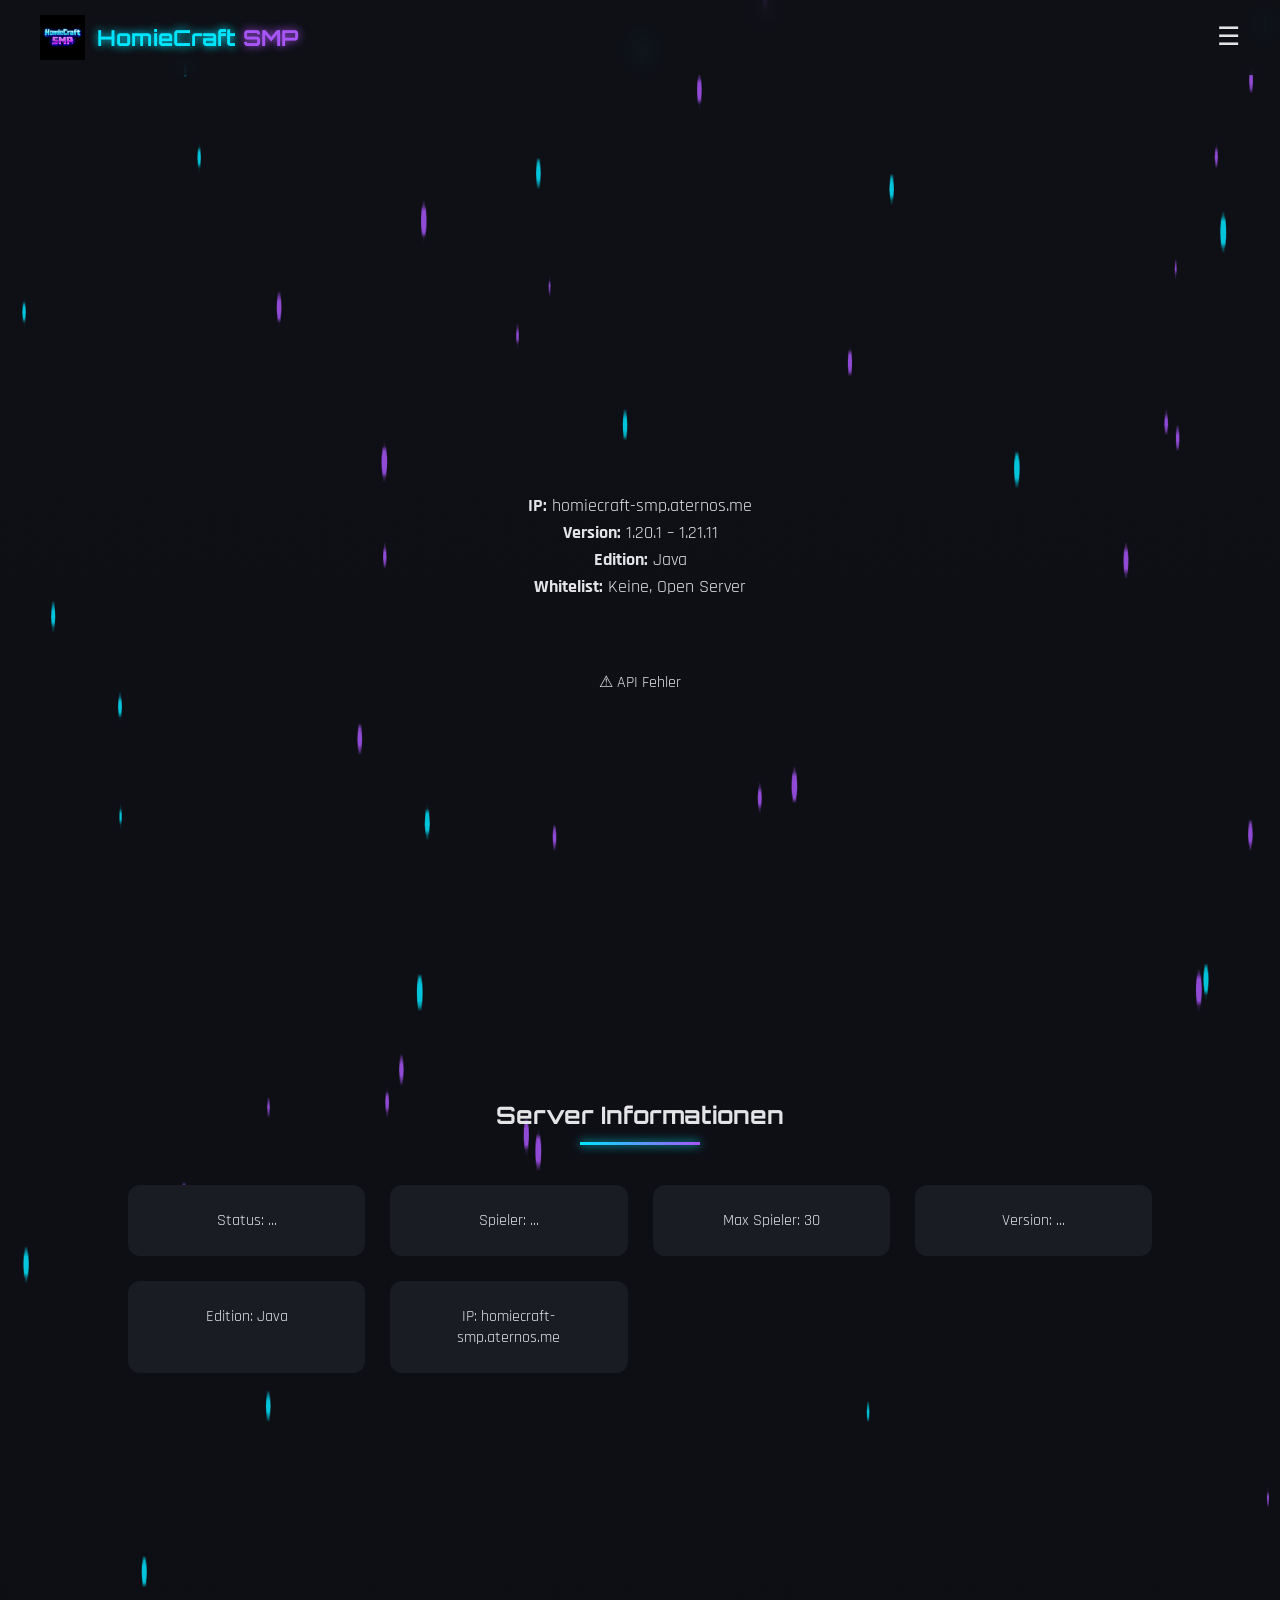
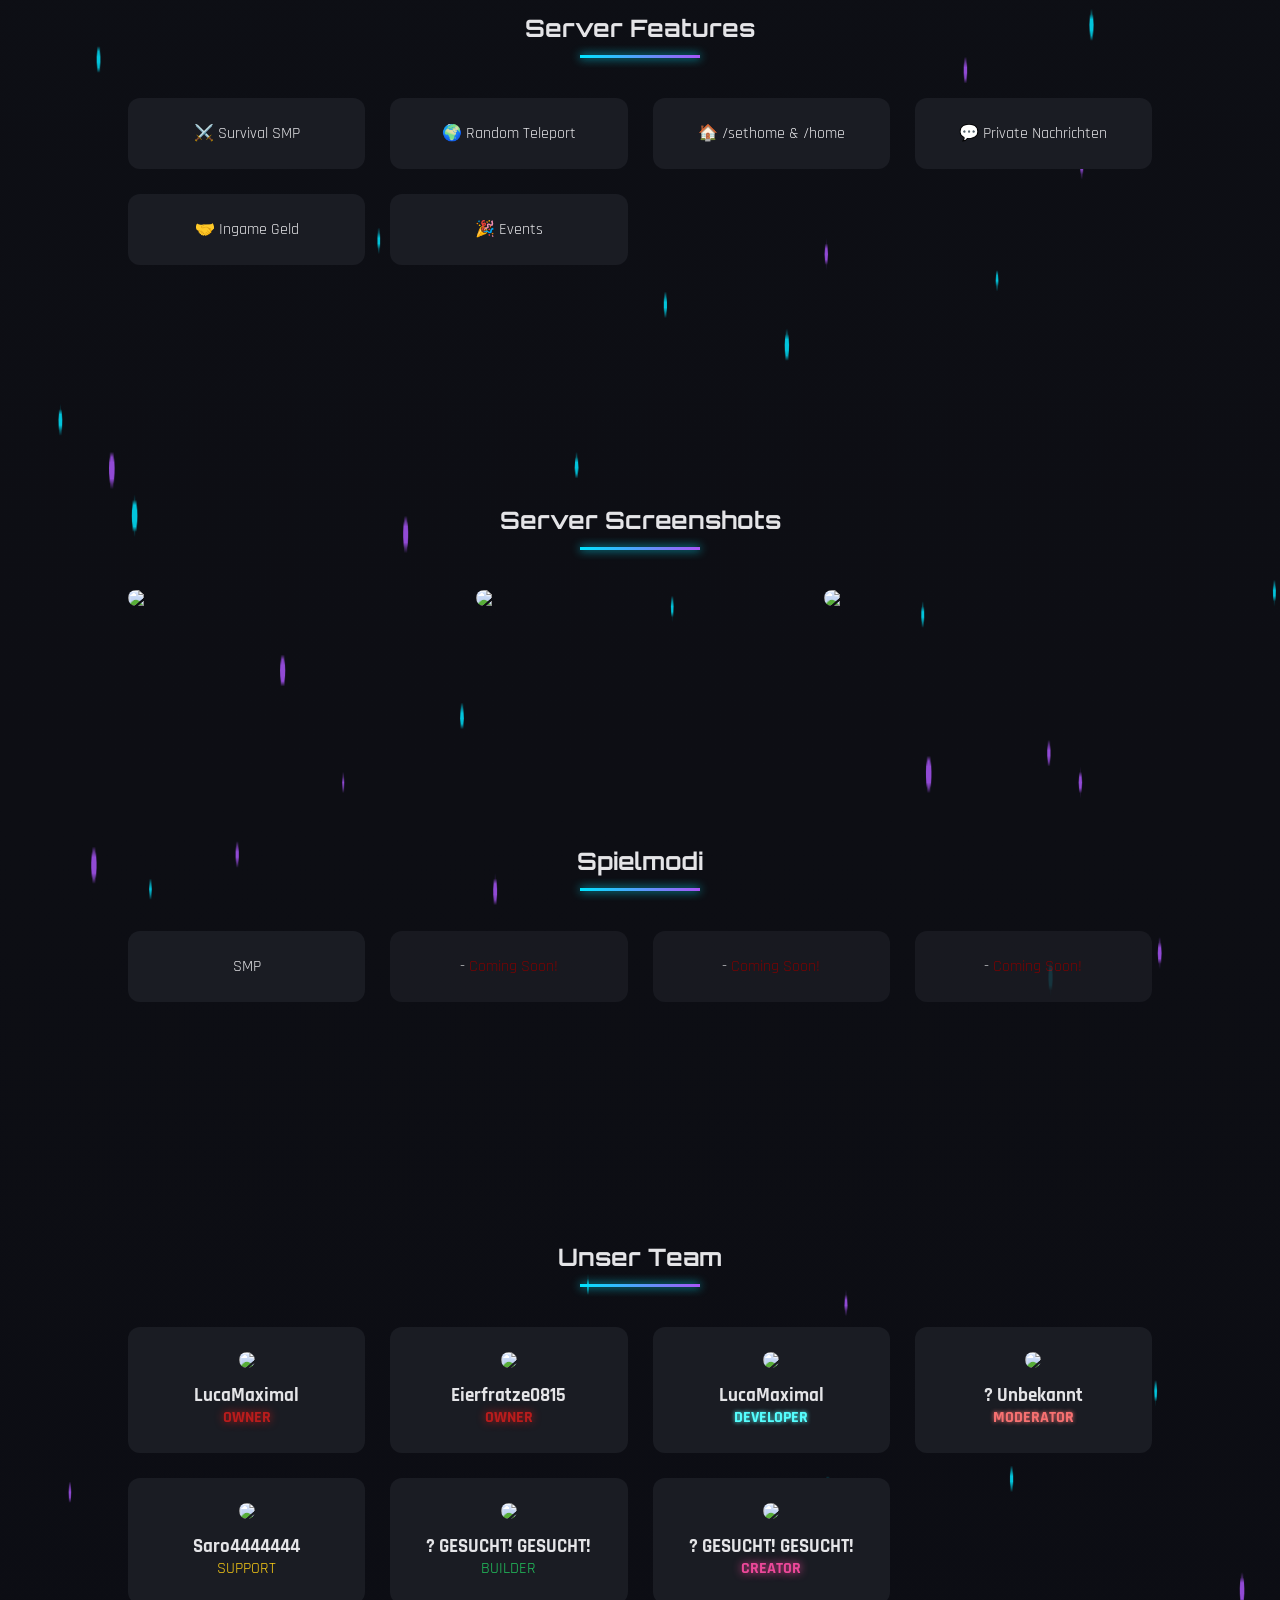
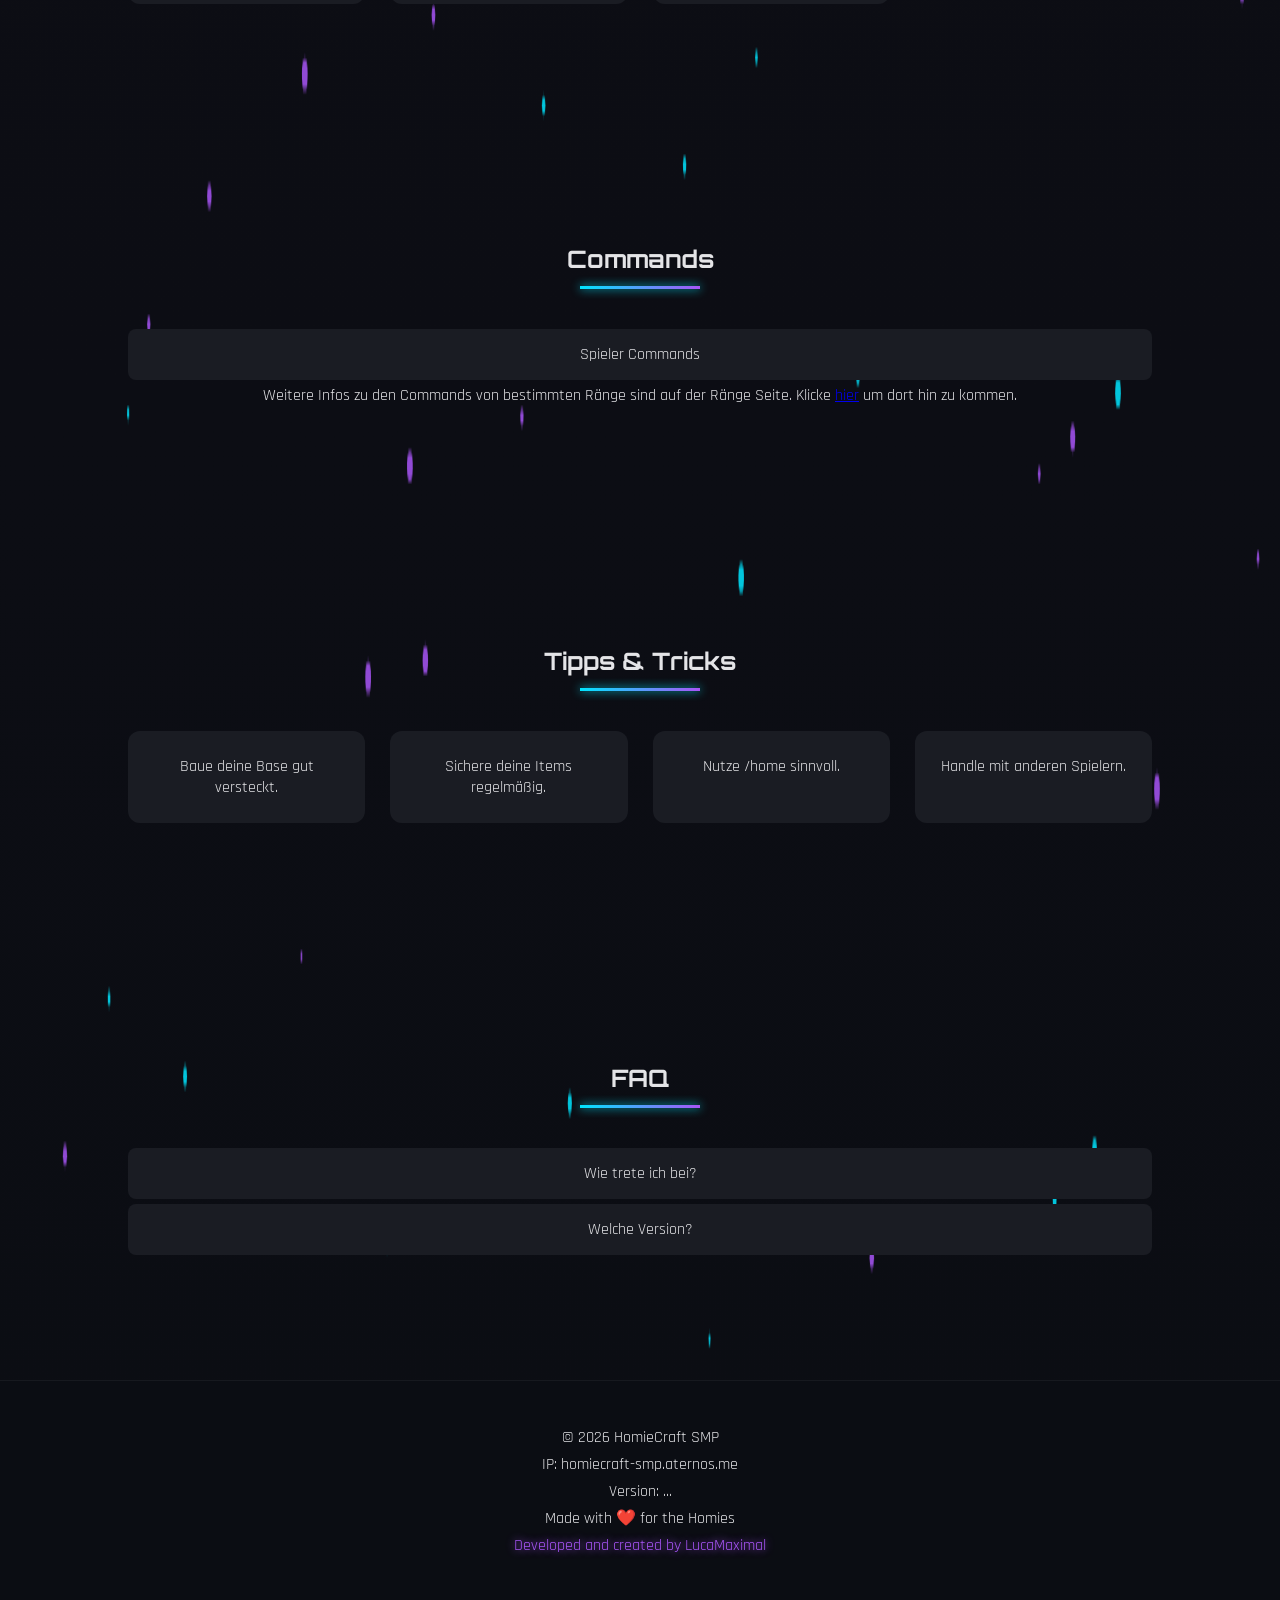
==== index.html @ e2918fed "Update index.html" ====
<!DOCTYPE html>
<html lang="de">
<head>
    <meta charset="UTF-8">
    <title>HomieCraft SMP</title>
    <meta name="viewport" content="width=device-width, initial-scale=1.0">
    <link rel="stylesheet" href="style.css">
    <!-- Google Fonts -->
    <link href="https://fonts.googleapis.com/css2?family=Orbitron:wght@500;700&family=Rajdhani:wght@400;600&display=swap" rel="stylesheet">
</head>
<body>

<!-- PARTICLE HINTERGRUND -->
<canvas id="particles"></canvas>
<div class="fog"></div>

<!-- HEADER -->
<header>
    <div class="logo-container" onclick="location.href='index.html'">
        <img src="images/logo.jpg" alt="Logo">
        <h1>
            <span class="cyan">HomieCraft</span> <span class="purple">SMP</span>
        </h1>
    </div>
    <div class="burger" onclick="toggleMenu()">☰</div>
</header>

<!-- SIDEBAR -->
<nav id="sidebar">
    <ul>
        <li><a href="#info">Info</a></li>
        <li><a href="#features">Server Features</a></li>
        <li><a href="#screenshots">Screenshots</a></li>
        <li><a href="#gamemodes">Spielmodi</a></li>
        <li><a href="#team">Team</a></li>
        <li><a href="#commands">Commands</a></li>
        <li><a href="#tipps">Tipps</a></li>
        <li><a href="#faq">FAQ</a></li>
        <li><a href="regelwerk.html">Regelwerk</a></li>
        <li><a href="news.html">News</a></li>
        <li><a href="raenge.html">Ränge</a></li>
        <li><a href="events.html">Events</a></li>
    </ul>
</nav>
<div id="overlay" onclick="toggleMenu()"></div>

<!-- HERO -->
<section class="hero">
    <h2 class="hero-title">
        Willkommen auf <span class="gradient-text">HomieCraft SMP</span>
    </h2>
    <p class="subtitle">Dein Abenteuer beginnt hier.</p>
    <div class="hero-info">
    <p><strong>IP:</strong> homiecraft-smp.aternos.me</p>
    <p><strong>Version:</strong> 1.20.1 – 1.21.11</p>
    <p><strong>Edition:</strong> Java</p>
    <p><strong>Whitelist:</strong> Keine, Open Server</p>
</div>
    <div class="hero-buttons">
        <button onclick="copyIP()" class="btn-primary">IP kopieren</button>
        <a href="#info" class="btn-secondary">Jetzt beitreten</a>
    </div>
    <p id="server-status" class="live-status">Lade Serverstatus...</p>
</section>

<!-- SERVER INFO -->
<section id="info" class="section">
    <h2>Server Informationen</h2>
    <div class="info-grid">
        <div class="card" id="status-card">Status: ...</div>
        <div class="card" id="players-card">Spieler: ...</div>
        <div class="card">Max Spieler: 30</div>
        <div class="card" id="version-card">Version: ...</div>
        <div class="card">Edition: Java</div>
        <div class="card">IP: homiecraft-smp.aternos.me</div>
    </div>
</section>

<!-- SERVER FEATURES -->
<section id="features" class="section">
    <h2>Server Features</h2>

    <div class="tips-grid">

        <div class="card">⚔️ Survival SMP</div>

        <div class="card">🌍 Random Teleport</div>

        <div class="card">🏠 /sethome & /home</div>

        <div class="card">💬 Private Nachrichten</div>

        <div class="card">🤝 Ingame Geld</div>

        <div class="card">🎉 Events</div>

    </div>
</section>

<!-- SCREENSHOTS -->
<section id="screenshots" class="section">
    <h2>Server Screenshots</h2>

    <div class="screenshots">

        <img src="images/spawn.jpg">
        <img src="images/base.jpg">
        <img src="images/world.jpg">

    </div>

</section>

<!-- SPIELMODI -->
<section id="gamemodes" class="section">
    <h2>Spielmodi</h2>
    <div class="gamemode-grid">
        <div class="card active">SMP</div>
        <div class="card coming">- <span style="color:#8B0000;">Coming Soon!</span></div>
        <div class="card coming">- <span style="color:#8B0000;">Coming Soon!</span></div>
        <div class="card coming">- <span style="color:#8B0000;">Coming Soon!</span></div>
    </div>
</section>

<!-- TEAM -->
<section id="team" class="section">
    <h2>Unser Team</h2>
    <div class="team-grid" id="team-container">
        <!-- JS generiert -->
    </div>
</section>

<!-- COMMANDS -->
<section id="commands" class="section">
    <h2>Commands</h2>
    <div class="accordion">
        <div class="accordion-item">
            <div class="accordion-header">Spieler Commands</div>
            <div class="accordion-content">
                <ul>
                    <li>/spawn</li>
                    <li>/home</li>
                    <li>/sethome</li>
                    <li>/tpa</li>
                    <li>/rtp</li>
                    <li>/msg</li>
                    <li>/pay</li>
                </ul>
            </div>
        </div>
        
        <p>Weitere Infos zu den Commands von bestimmten Ränge sind auf der Ränge Seite. Klicke <a href="raenge.html">hier</a> um dort hin zu kommen.</p>
    </div>
</section>

<!-- TIPPS -->
<section id="tipps" class="section">
    <h2>Tipps & Tricks</h2>
    <div class="tips-grid">
        <div class="card">Baue deine Base gut versteckt.</div>
        <div class="card">Sichere deine Items regelmäßig.</div>
        <div class="card">Nutze /home sinnvoll.</div>
        <div class="card">Handle mit anderen Spielern.</div>
    </div>
</section>

<!-- FAQ -->
<section id="faq" class="section">
    <h2>FAQ</h2>
    <div class="accordion">
        <div class="accordion-item">
            <div class="accordion-header">Wie trete ich bei?</div>
            <div class="accordion-content">
                Füge die IP in deiner Minecraft Java Edition hinzu.
            </div>
        </div>
        <div class="accordion-item">
            <div class="accordion-header">Welche Version?</div>
            <div class="accordion-content">
                1.20.1 – 1.21.11
            </div>
        </div>
    </div>
</section>

<!-- FOOTER -->
<footer>
    <div class="footer-content">
        <p>© 2026 HomieCraft SMP</p>
        <p>IP: homiecraft-smp.aternos.me</p>
        <p id="footer-version">Version: ...</p>
        <p>Made with ❤️ for the Homies</p>
        <p class="dev">Developed and created by LucaMaximal</p>
    </div>
</footer>

<!-- SCROLL TOP -->
<button id="scrollTop" onclick="scrollToTop()">↑</button>

<script src="script.js"></script>
</body>
</html>
---- style.css ----
:root{
    --bg-dark:#0f1117;
    --bg-card:#1a1c23;
    --cyan:#00e5ff;
    --purple:#a855f7;
    --text-light:#e4e4e7;
    --text-muted:#9ca3af;
    --owner:#b91c1c;
    --admin:#ef4444;
    --developer:#55FFFF;
    --mod:#f87171;
    --support:#facc15;
    --builder:#22c55e;
    --creator:#ec4899;
    --homie:#a855f7;
    --vip:#f5f5f5;
    --supreme:#1e3a8a;
    --premium:#f59e0b;
    --spieler:#9ca3af;
}

/* GLOBAL RESET */
*{margin:0;padding:0;box-sizing:border-box;}
html{scroll-behavior:smooth;}
body{
    font-family:'Rajdhani',sans-serif;
    background:linear-gradient(180deg,#0f1117,#0b0d13);
    color:var(--text-light);
    overflow-x:hidden;
    position:relative;
    perspective:1px;
    transform-style:preserve-3d;
    padding-top:80px; /* Abstand wegen fixed Header */
}
/* PARTICLES + FOG LAYER */
#particles, .fog{
    position:fixed;
    top:0;left:0;width:100%;height:100%;
    pointer-events:none;
    z-index:-1;
}
.fog{background:rgba(15,17,23,0.15);}

/* HEADER */
header{
    position:fixed;top:0;width:100%;padding:15px 40px;
    background:rgba(15,17,23,0.8);backdrop-filter:blur(10px);
    display:flex;justify-content:space-between;align-items:center;z-index:1000;
}
.logo-container{display:flex;align-items:center;cursor:pointer;}
.logo-container img{width:45px;margin-right:12px;}
header h1{font-family:'Orbitron',sans-serif;font-size:22px;}
.cyan{color:var(--cyan);text-shadow:0 0 8px var(--cyan);}
.purple{color:var(--purple);text-shadow:0 0 8px var(--purple);}
.burger{font-size:26px;cursor:pointer;transition:.3s;}
.burger:hover{color:var(--cyan);}

/* SIDEBAR */
#sidebar{position:fixed;right:-300px;top:0;width:300px;height:100%;background:#11141c;padding:80px 30px;transition:.4s ease;z-index:1001;}
#sidebar.active{right:0;}
#sidebar ul{list-style:none;}
#sidebar li{margin:20px 0;}
#sidebar a{text-decoration:none;color:var(--text-light);font-size:18px;transition:.3s;}
#sidebar a:hover{color:var(--cyan);text-shadow:0 0 8px var(--cyan);}
#overlay{position:fixed;inset:0;background:rgba(0,0,0,0.5);backdrop-filter:blur(5px);display:none;z-index:1000;}
#overlay.active{display:block;}

/* HERO */
.hero{
    height:100vh;
    display:flex;flex-direction:column;justify-content:center;align-items:center;text-align:center;
    padding:0 20px;position:relative;overflow:hidden;
}
.hero-title{font-family:'Orbitron',sans-serif;font-size:42px;margin-bottom:15px;opacity:0;transform:translateY(20px);transition:opacity 1s ease, transform 1s ease;}
.gradient-text{background:linear-gradient(90deg,var(--cyan),var(--purple));background-size:200% auto;-webkit-background-clip:text;-webkit-text-fill-color:transparent;animation:gradientMove 5s linear infinite;}
@keyframes gradientMove{to{background-position:200% center;}}
.subtitle{margin:10px 0 25px;color:var(--text-muted);opacity:0;transform:translateY(20px);transition:opacity 1s ease 0.3s, transform 1s ease 0.3s;}
.hero-buttons{display:flex;gap:15px;opacity:0;transform:translateY(20px);transition:opacity 1s ease 0.6s, transform 1s ease 0.6s;}
.hero-buttons .btn-primary,.hero-buttons .btn-secondary{padding:12px 25px;border-radius:8px;border:none;cursor:pointer;font-weight:600;transition:.3s;}
.btn-primary{background:var(--cyan);color:#000;}
.btn-primary:hover{box-shadow:0 0 15px var(--cyan);}
.btn-secondary{background:var(--purple);color:#fff;}
.btn-secondary:hover{box-shadow:0 0 15px var(--purple);}

/* SECTIONS */
.section{
    padding:120px 10%;
    text-align:center;
    opacity:0;
    transform:translateY(20px);
    transition:opacity 1s ease, transform 1s ease;
    position:relative;
    z-index:1;
}
.section h2{font-family:'Orbitron',sans-serif;margin-bottom:40px;}
.card{background:var(--bg-card);padding:25px;border-radius:12px;transition:.3s ease, transform .3s;cursor:pointer;}
.card:hover{
transform:translateY(-6px) scale(1.02);
box-shadow:
0 0 15px var(--cyan),
0 0 25px var(--purple);
}
.info-grid,.gamemode-grid,.tips-grid,.team-grid{display:grid;gap:25px;grid-template-columns:repeat(auto-fit,minmax(220px,1fr));}
.coming{opacity:.85;}

/* TEAM COLORS */
.rank-owner{color:var(--owner);font-weight:bold;text-shadow:0 0 8px var(--owner);}
.rank-admin{color:var(--admin);font-weight:bold;text-shadow:0 0 4px var(--admin);}
.rank-developer{color:var(--developer);font-weight:bold;text-shadow:0 0 4px var(--developer);}
.rank-moderator{color:var(--mod);font-weight:bold;text-shadow:0 0 4px var(--mod);}
.rank-support{color:var(--support);}
.rank-builder{color:var(--builder);}
.rank-creator{color:var(--creator);font-weight:bold;text-shadow:0 0 8px var(--creator);}
.rank-homie{color:var(--homie);font-weight:bold;text-shadow:0 0 8px var(--homie);}
.rank-vip{color:var(--vip);font-weight:bold;text-shadow:0 0 4px var(--vip);}
.rank-supreme{color:var(--supreme);}
.rank-premium{color:var(--premium);}
.rank-spieler{color:var(--spieler);}

/* ACCORDION */
.accordion-header{padding:15px;background:var(--bg-card);cursor:pointer;border-radius:8px;margin-bottom:5px;transition:0.3s;}
.accordion-header:hover{box-shadow:0 0 15px var(--cyan);}
.accordion-content{max-height:0;overflow:hidden;transition:max-height .4s ease;background:#0d1016;border-radius:8px;padding:0 15px;}

/* FOOTER */
footer{background:#0b0d13;padding:40px;text-align:center;border-top:1px solid rgba(255,255,255,.05);}
footer p{margin:6px 0;}
.dev{color:var(--purple);text-shadow:0 0 8px var(--purple);}

/* SCROLL TOP */
#scrollTop{position:fixed;bottom:25px;right:25px;background:var(--cyan);color:#000;border:none;padding:12px 16px;border-radius:50%;cursor:pointer;display:none;transition:.3s;}
#scrollTop:hover{box-shadow:0 0 15px var(--cyan);}

/* RESPONSIVE */
@media(max-width:768px){.hero-title{font-size:30px;}header{padding:15px 20px;}#sidebar{width:75%;}}

.hero-info{
    margin-bottom:25px;
    font-size:18px;
    color:var(--text-light);
}

.hero-info p{
    margin:4px 0;
}

.screenshots{
    display:grid;
    grid-template-columns:repeat(auto-fit,minmax(250px,1fr));
    gap:20px;
}

.screenshots img{
    width:100%;
    border-radius:12px;
    transition:.3s;
}

.screenshots img:hover{
    transform:scale(1.05);
    box-shadow:0 0 20px var(--cyan);
}

.section h2{
    position:relative;
}

.section h2::after{
    content:"";
    display:block;
    width:120px;
    height:3px;
    margin:12px auto;
    background:linear-gradient(90deg,var(--cyan),var(--purple));
    box-shadow:0 0 10px var(--cyan);
}
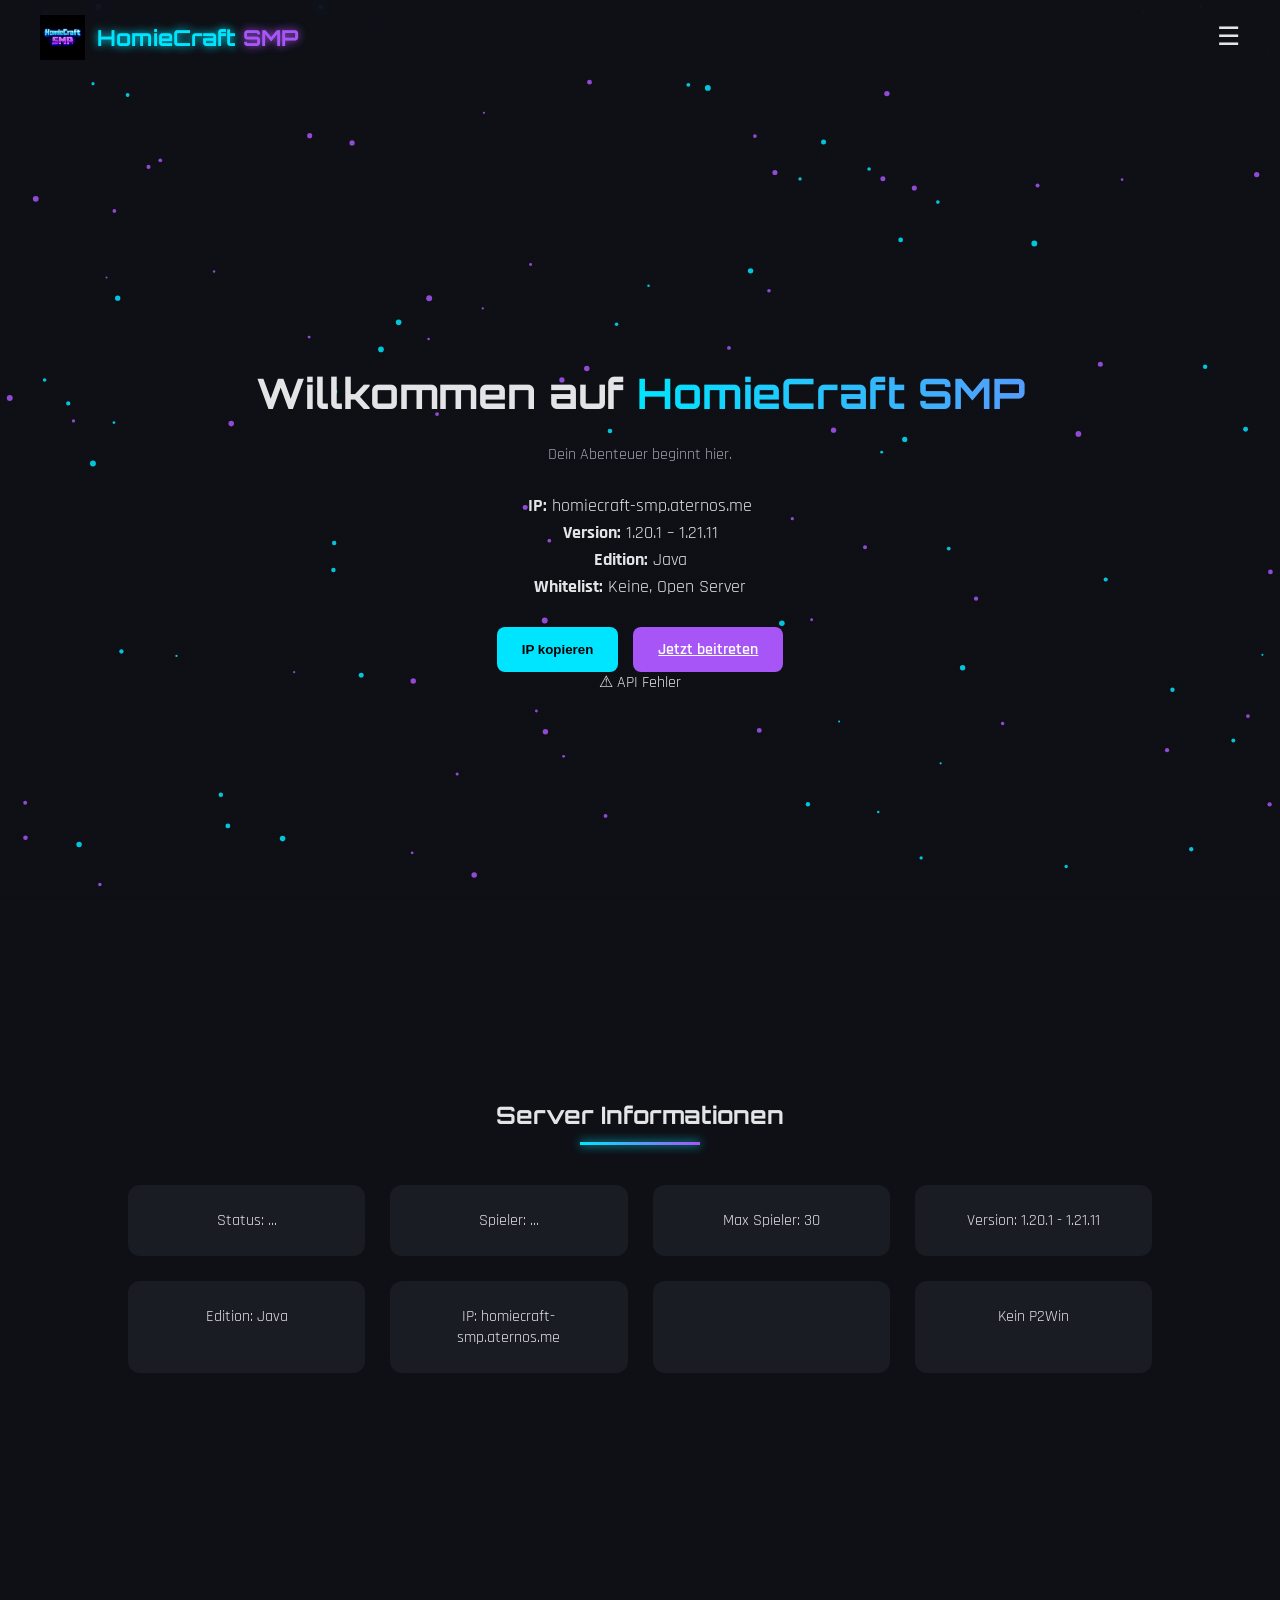
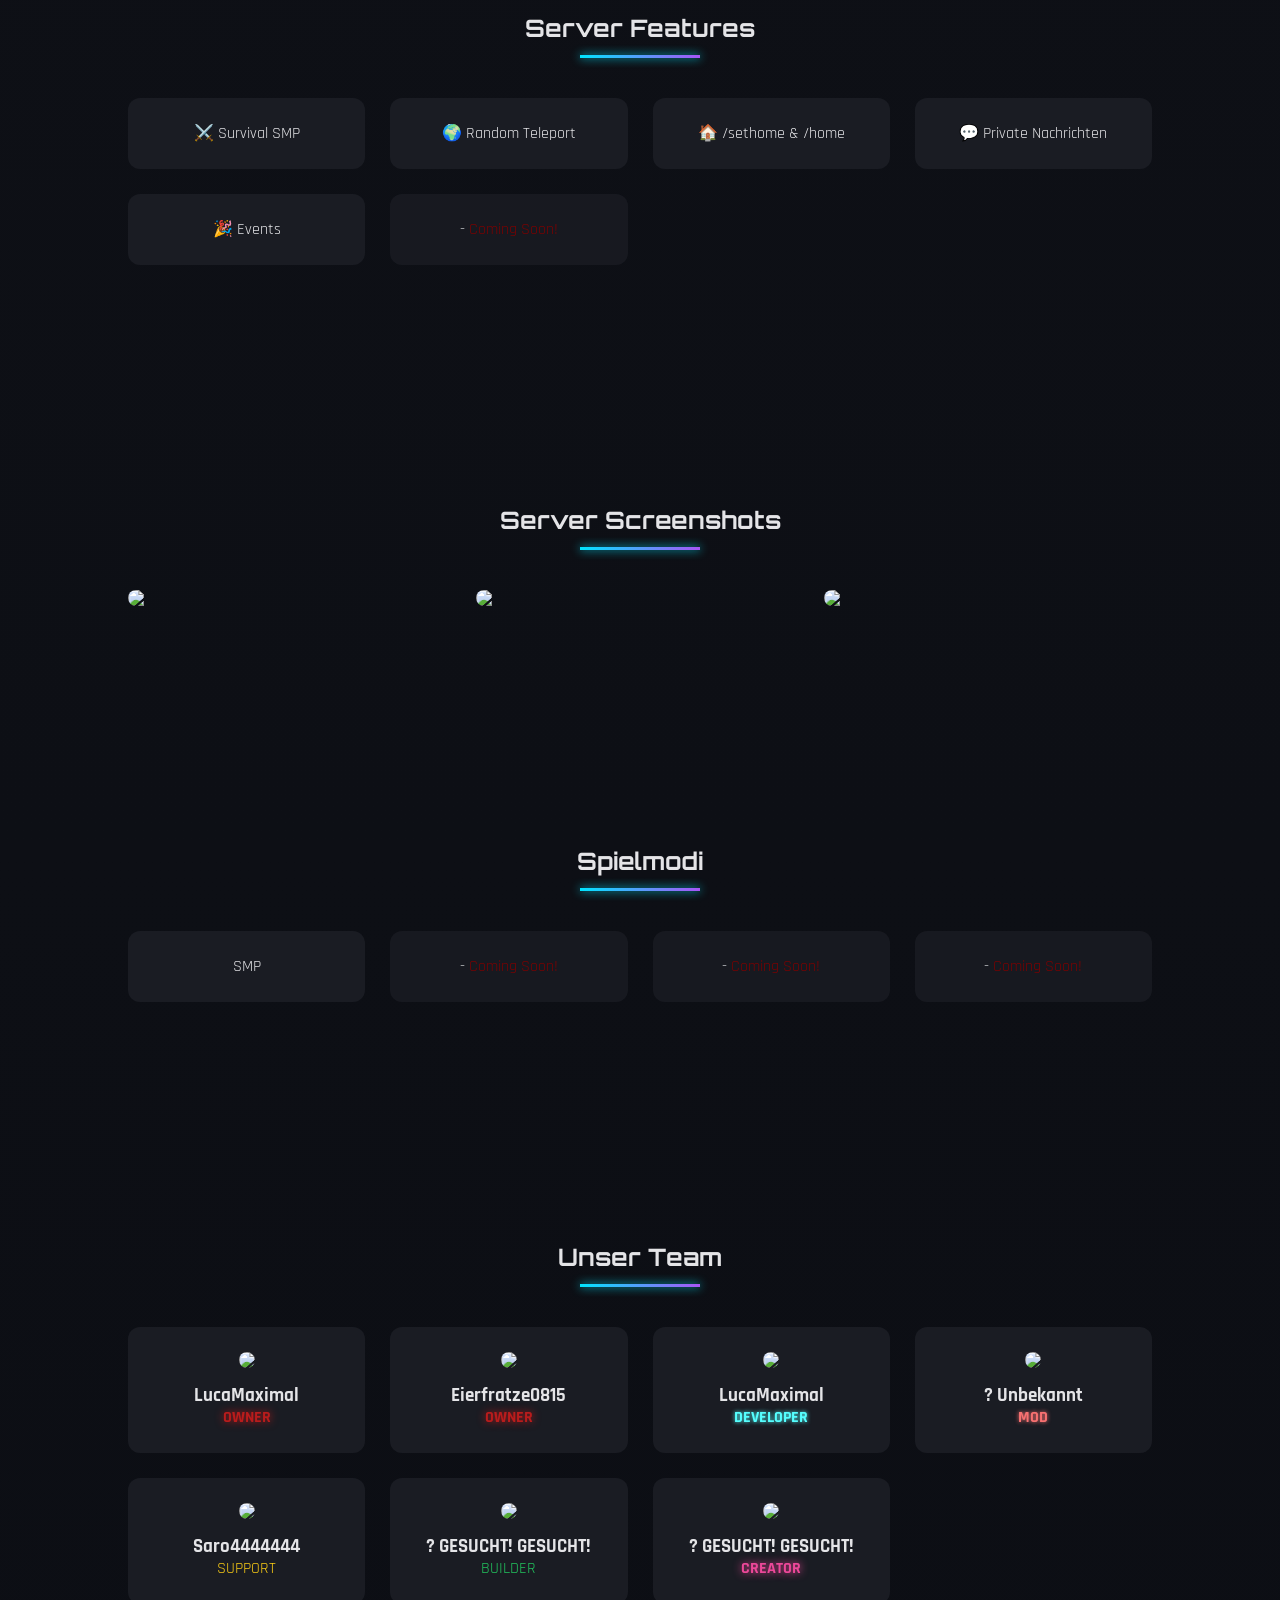
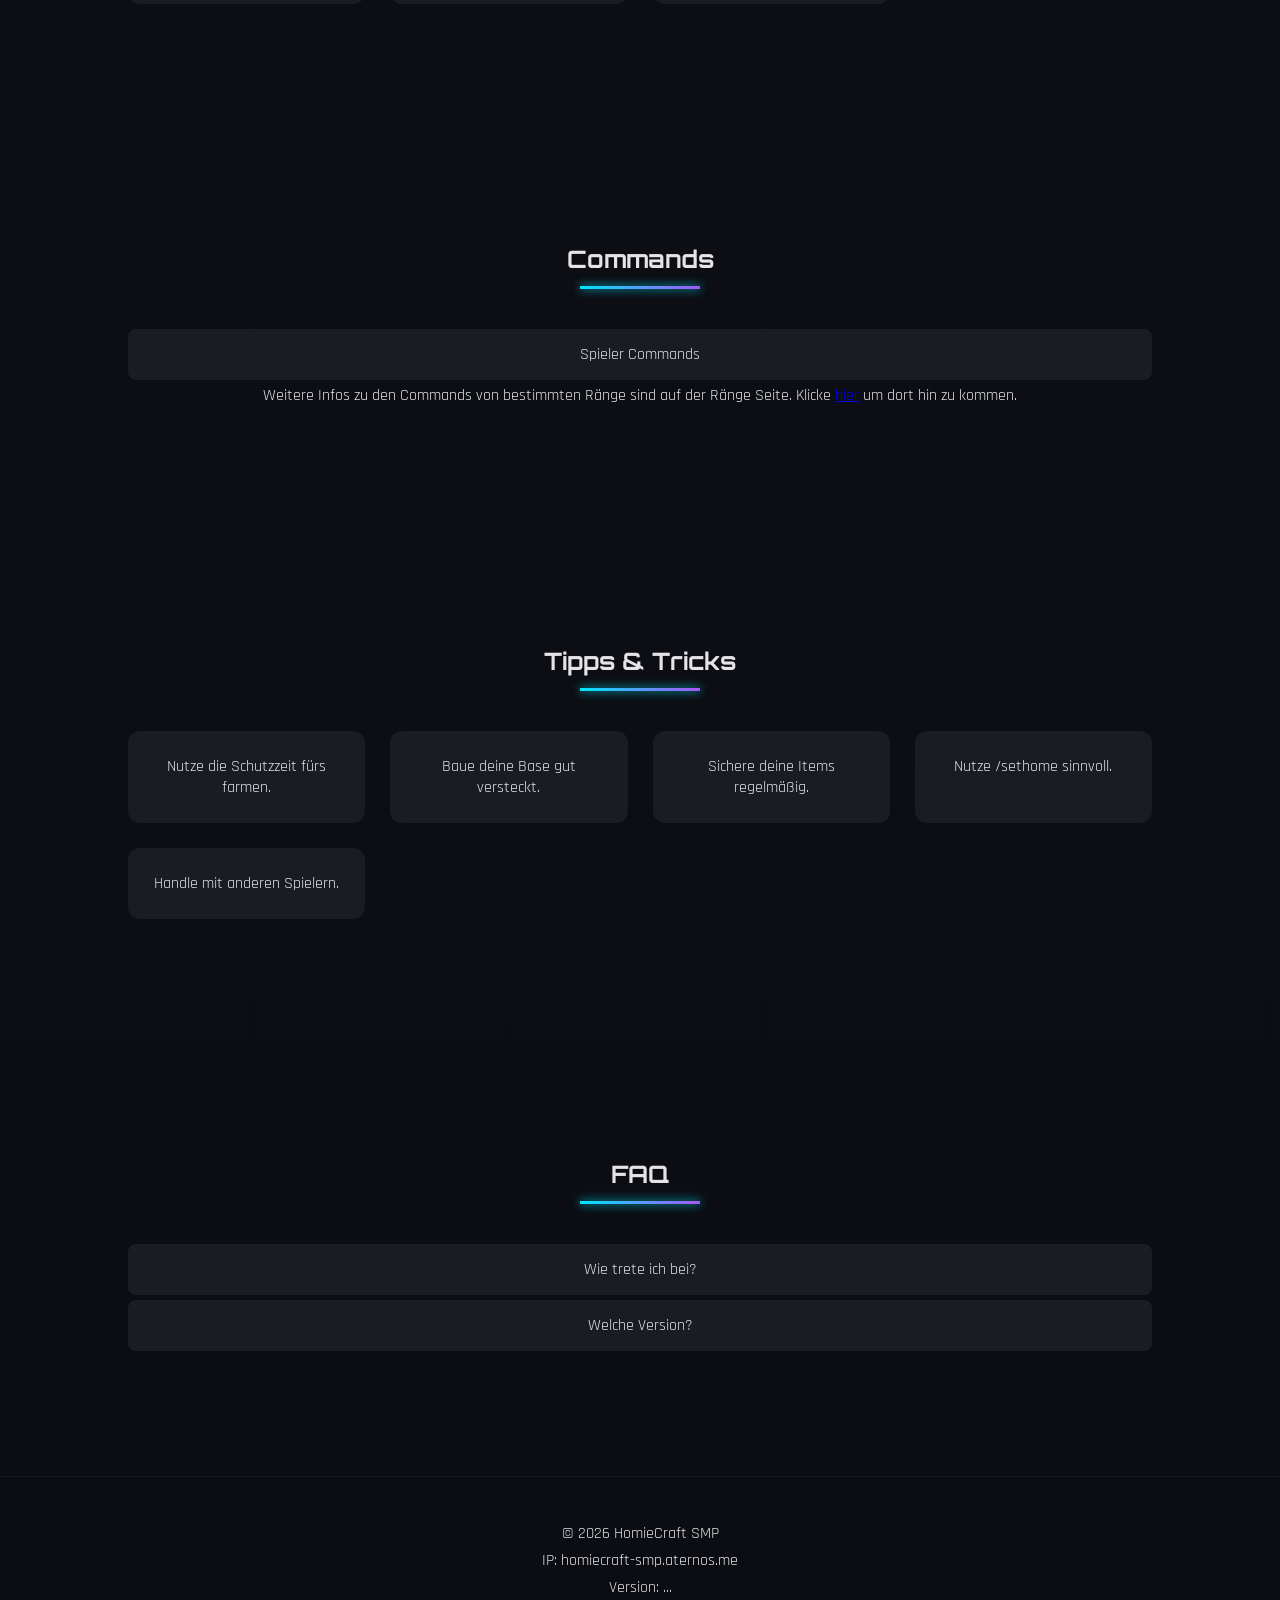
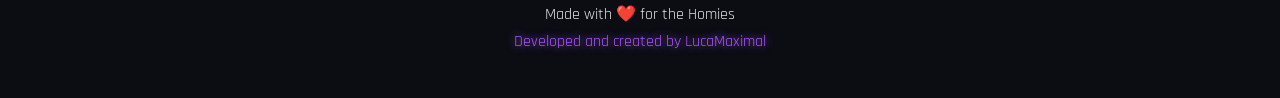
==== commit dc2bf70d: "Update index.html" ====
--- a/index.html
+++ b/index.html
@@ -70,9 +70,12 @@
         <div class="card" id="status-card">Status: ...</div>
         <div class="card" id="players-card">Spieler: ...</div>
         <div class="card">Max Spieler: 30</div>
-        <div class="card" id="version-card">Version: ...</div>
+        <div class="card">Version: 1.20.1 - 1.21.11</div>
         <div class="card">Edition: Java</div>
         <div class="card">IP: homiecraft-smp.aternos.me</div>
+        <div class="card"></div>
+        <div class="card">Kein P2Win</div>
+        
     </div>
 </section>
 
@@ -90,9 +93,9 @@
 
         <div class="card">💬 Private Nachrichten</div>
 
-        <div class="card">🤝 Ingame Geld</div>
-
         <div class="card">🎉 Events</div>
+
+         <div class="card coming">- <span style="color:#8B0000;">Coming Soon!</span></div>
 
     </div>
 </section>
@@ -140,11 +143,11 @@
                 <ul>
                     <li>/spawn</li>
                     <li>/home</li>
-                    <li>/sethome</li>
                     <li>/tpa</li>
+                    <li>/tpahere</li>
                     <li>/rtp</li>
                     <li>/msg</li>
-                    <li>/pay</li>
+                    <li>/help</li>
                 </ul>
             </div>
         </div>
@@ -157,9 +160,10 @@
 <section id="tipps" class="section">
     <h2>Tipps & Tricks</h2>
     <div class="tips-grid">
+        <div class="card">Nutze die Schutzzeit fürs farmen.</div>
         <div class="card">Baue deine Base gut versteckt.</div>
         <div class="card">Sichere deine Items regelmäßig.</div>
-        <div class="card">Nutze /home sinnvoll.</div>
+        <div class="card">Nutze /sethome sinnvoll.</div>
         <div class="card">Handle mit anderen Spielern.</div>
     </div>
 </section>
--- a/style.css
+++ b/style.css
@@ -28,8 +28,8 @@
     color:var(--text-light);
     overflow-x:hidden;
     position:relative;
-    perspective:1px;
-    transform-style:preserve-3d;
+    /*perspective:1px;
+    transform-style:preserve-3d;*/
     padding-top:80px; /* Abstand wegen fixed Header */
 }
 /* PARTICLES + FOG LAYER */
@@ -107,7 +107,7 @@
 .rank-owner{color:var(--owner);font-weight:bold;text-shadow:0 0 8px var(--owner);}
 .rank-admin{color:var(--admin);font-weight:bold;text-shadow:0 0 4px var(--admin);}
 .rank-developer{color:var(--developer);font-weight:bold;text-shadow:0 0 4px var(--developer);}
-.rank-moderator{color:var(--mod);font-weight:bold;text-shadow:0 0 4px var(--mod);}
+.rank-mod{color:var(--mod);font-weight:bold;text-shadow:0 0 4px var(--mod);}
 .rank-support{color:var(--support);}
 .rank-builder{color:var(--builder);}
 .rank-creator{color:var(--creator);font-weight:bold;text-shadow:0 0 8px var(--creator);}
@@ -128,7 +128,7 @@
 .dev{color:var(--purple);text-shadow:0 0 8px var(--purple);}
 
 /* SCROLL TOP */
-#scrollTop{position:fixed;bottom:25px;right:25px;background:var(--cyan);color:#000;border:none;padding:12px 16px;border-radius:50%;cursor:pointer;display:none;transition:.3s;}
+#scrollTop{position:fixed;bottom:25px;right:25px;background:var(--cyan);color:#000;border:none;padding:12px 16px;border-radius:50%;cursor:pointer;display:none;transition:.3s;z-index:2000;}
 #scrollTop:hover{box-shadow:0 0 15px var(--cyan);}
 
 /* RESPONSIVE */
@@ -174,3 +174,44 @@
     background:linear-gradient(90deg,var(--cyan),var(--purple));
     box-shadow:0 0 10px var(--cyan);
 }
+/* ---------------------- */
+/* RANG BUTTONS FARBEN     */
+/* ---------------------- */
+.rank-buttons {
+    display: flex;
+    flex-wrap: wrap;
+    gap: 12px;
+    margin-bottom: 30px;
+    justify-content: center;
+}
+
+.rank-buttons button {
+    padding: 12px 20px;
+    border-radius: 8px;
+    border: none;
+    font-weight: 600;
+    cursor: pointer;
+    transition: 0.3s;
+    color: #fff;
+    font-family: 'Rajdhani', sans-serif;
+}
+
+/* Farben passend zum Rang */
+.rank-buttons button:nth-child(1) { background: var(--spieler); color:#000; }      /* SPIELER */
+.rank-buttons button:nth-child(2) { background: var(--vip); color:#000; }          /* VIP */
+.rank-buttons button:nth-child(3) { background: var(--premium); }                  /* PREMIUM */
+.rank-buttons button:nth-child(4) { background: var(--supreme); }                  /* SUPREME */
+.rank-buttons button:nth-child(5) { background: var(--homie); }                    /* HOMIE */
+.rank-buttons button:nth-child(6) { background: var(--creator); }                  /* CREATOR */
+.rank-buttons button:nth-child(7) { background: var(--builder); }                  /* BUILDER */
+.rank-buttons button:nth-child(8) { background: var(--support); color:#000; }      /* SUPPORT */
+.rank-buttons button:nth-child(9) { background: var(--mod); }                       /* MOD */
+.rank-buttons button:nth-child(10) { background: var(--developer); color:#000; }    /* DEVELOPER */
+.rank-buttons button:nth-child(11) { background: var(--admin); }                    /* ADMIN */
+.rank-buttons button:nth-child(12) { background: var(--owner); }                    /* OWNER */
+
+/* Hover Effekt */
+.rank-buttons button:hover {
+    transform: scale(1.05);
+    box-shadow: 0 0 15px currentColor;
+}
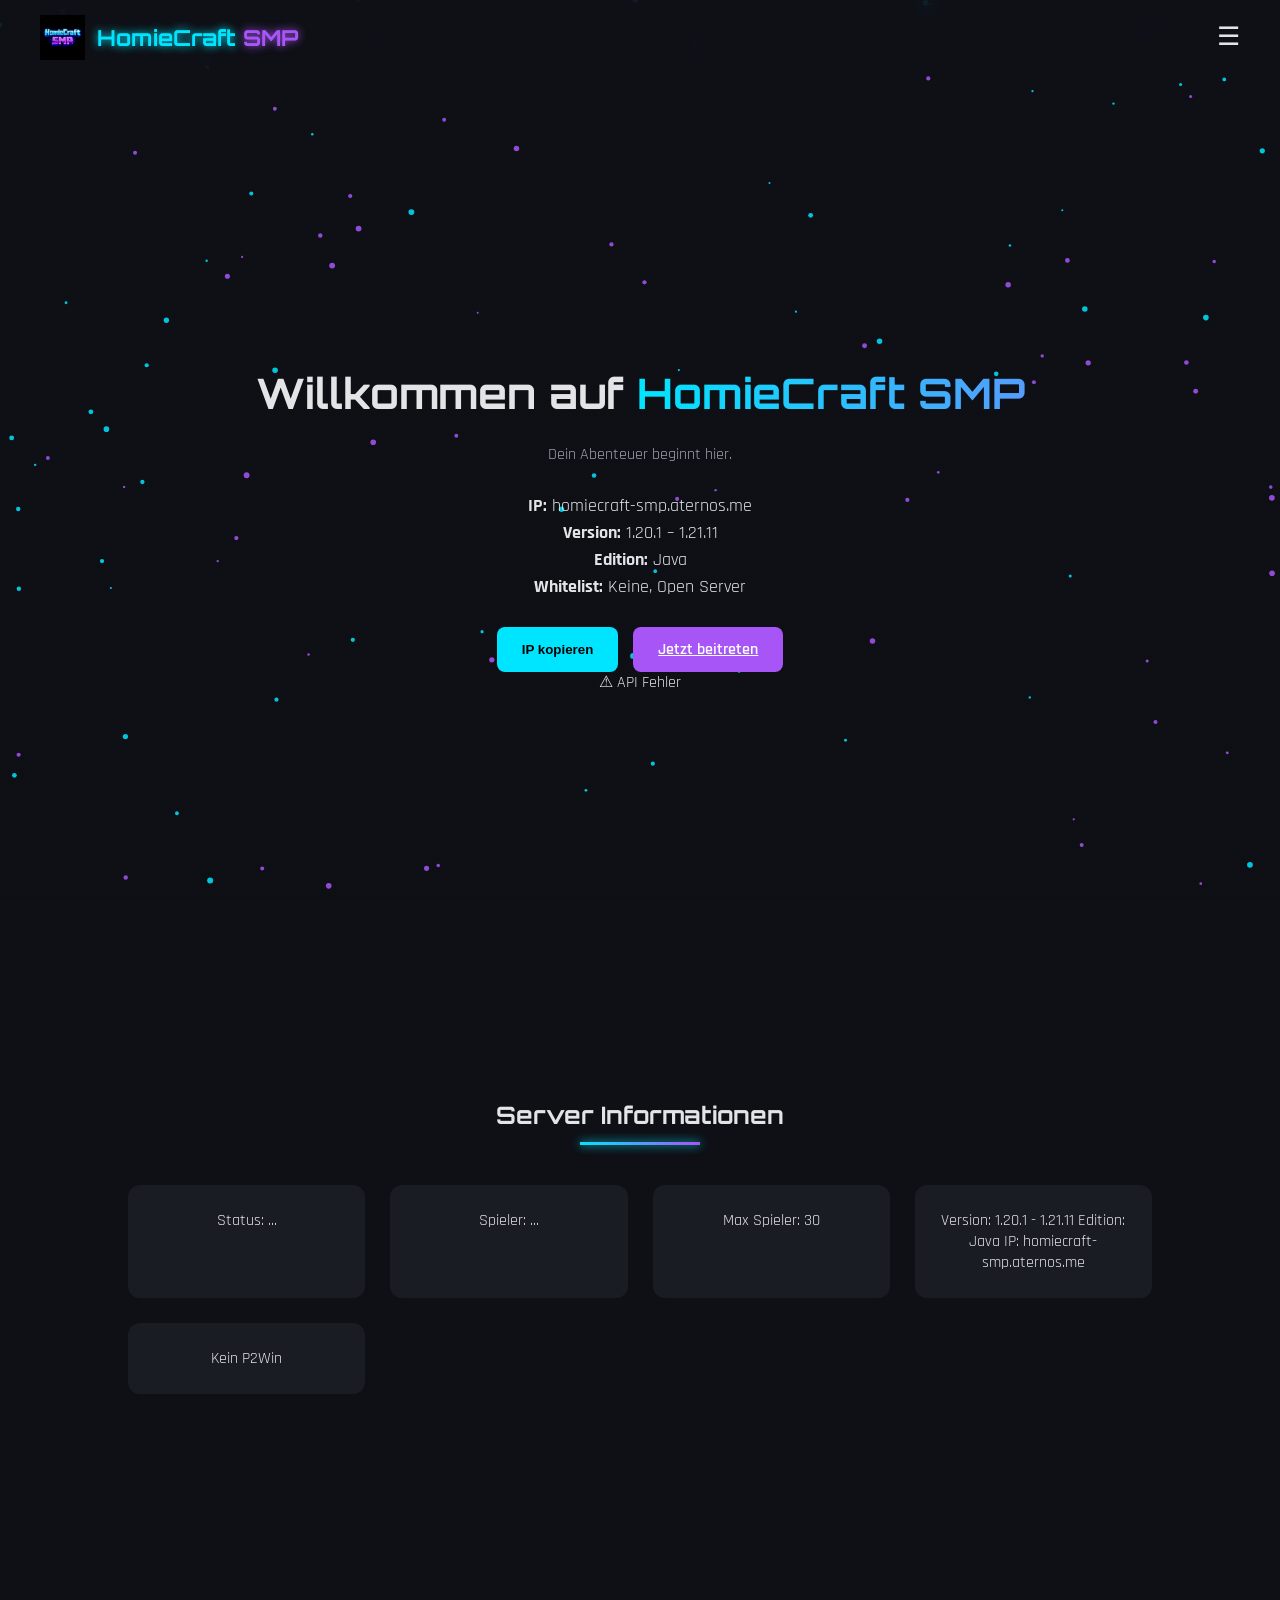
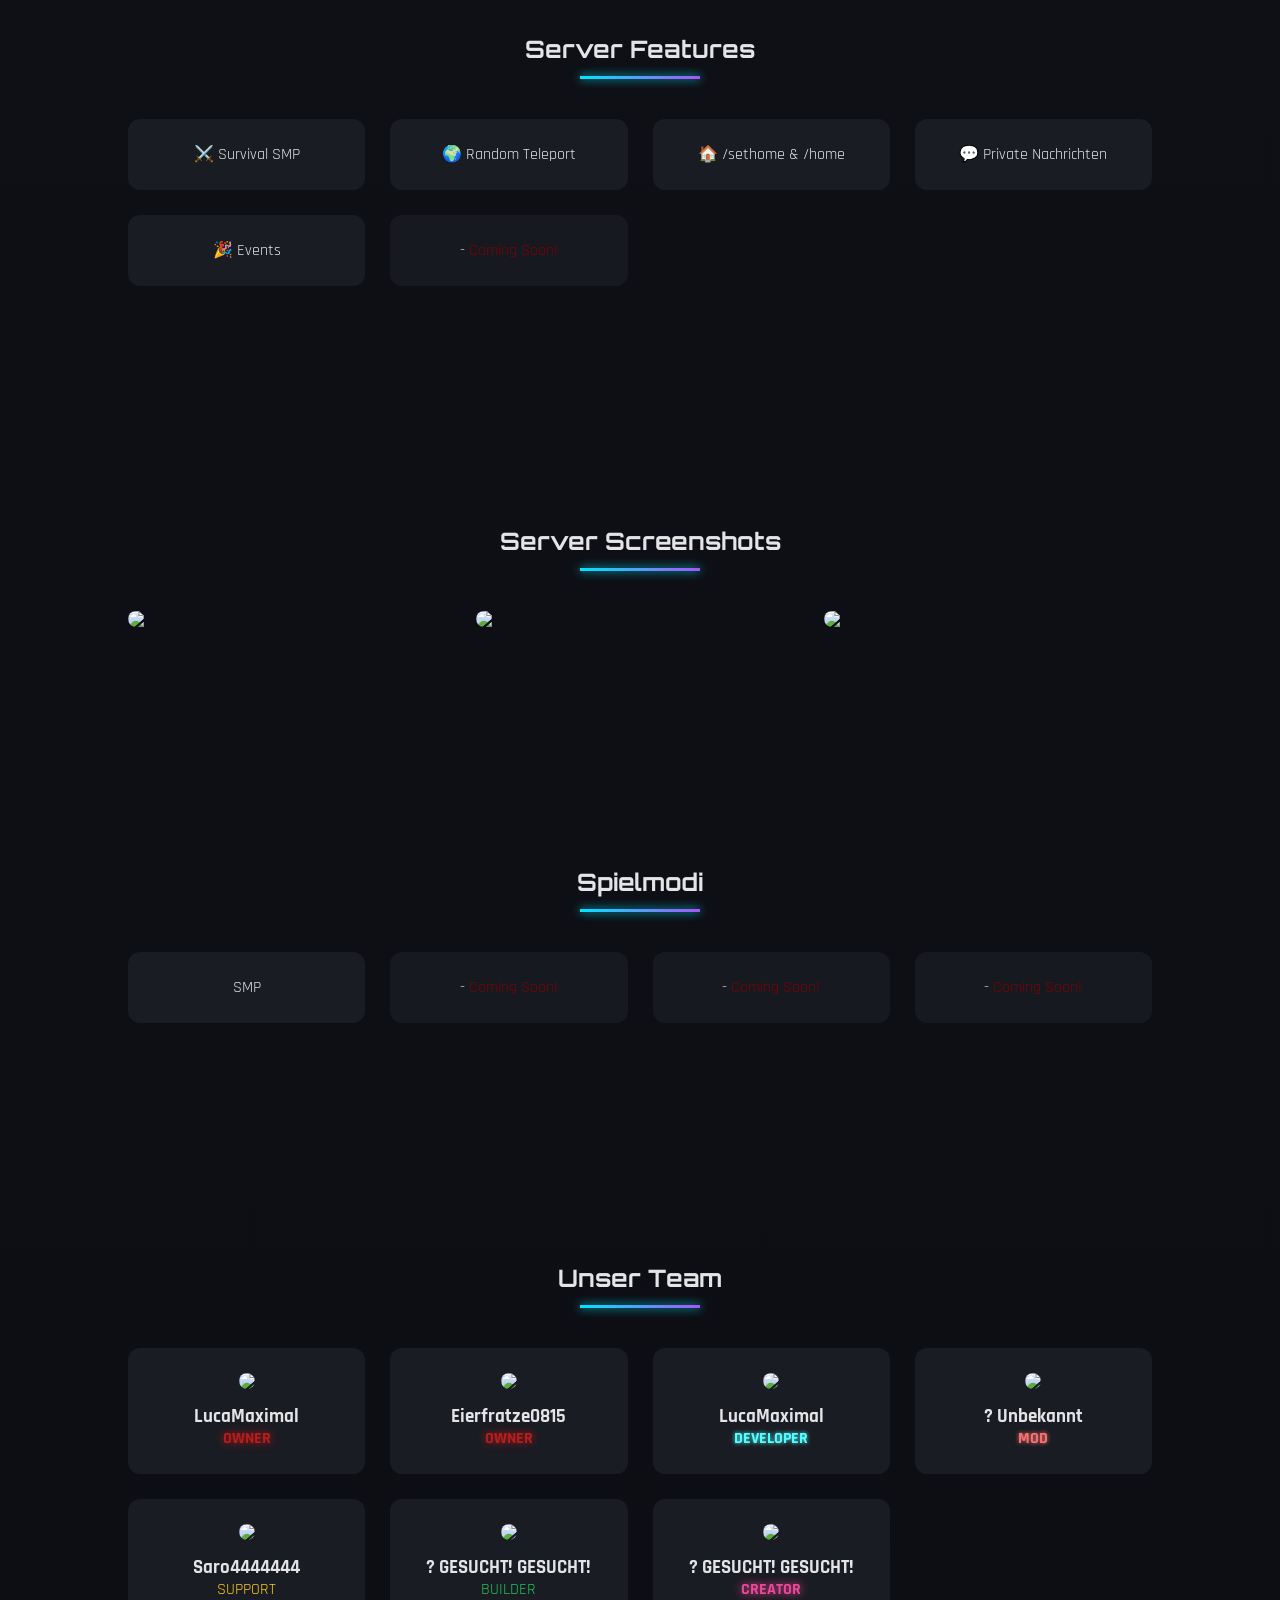
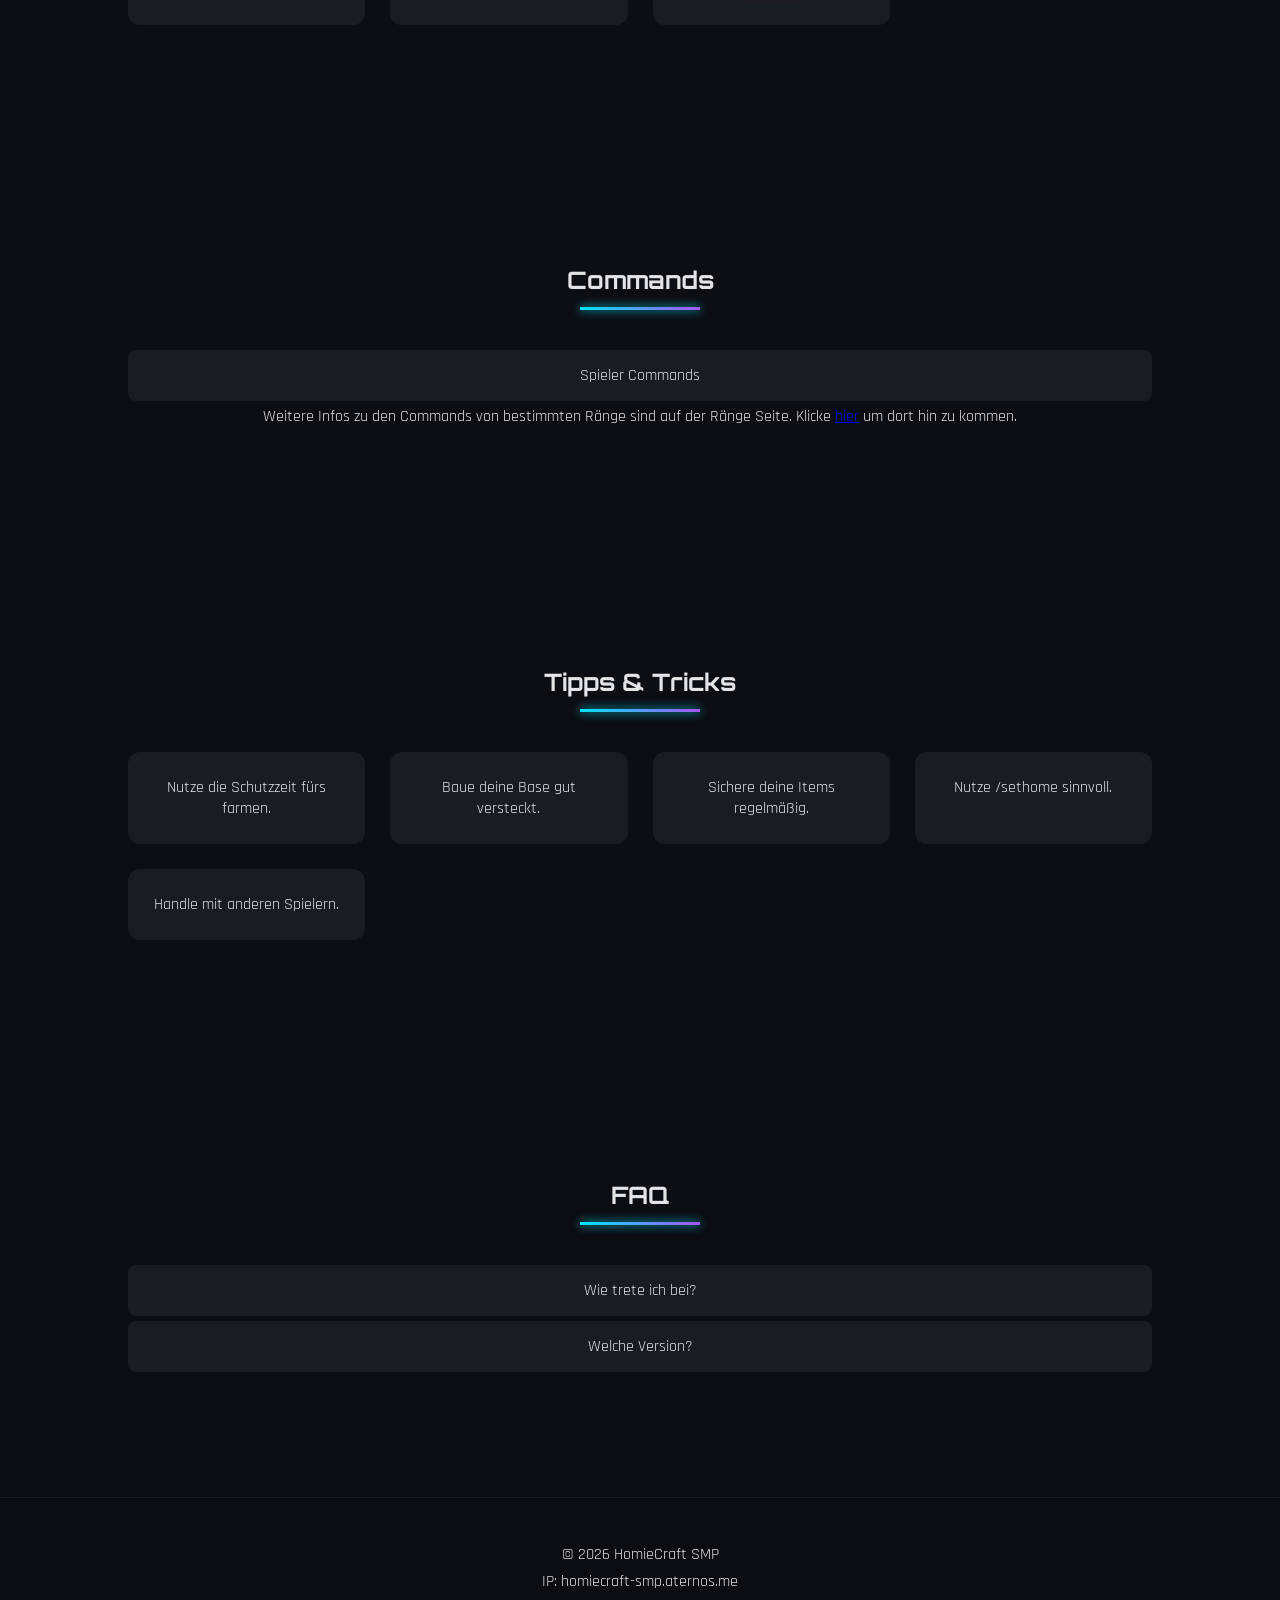
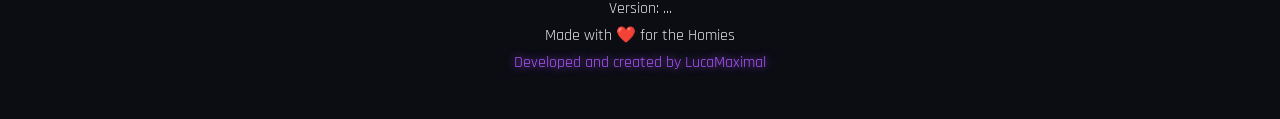
==== commit 1c0ab353: "Update index.html" ====
--- a/index.html
+++ b/index.html
@@ -70,10 +70,10 @@
         <div class="card" id="status-card">Status: ...</div>
         <div class="card" id="players-card">Spieler: ...</div>
         <div class="card">Max Spieler: 30</div>
-        <div class="card">Version: 1.20.1 - 1.21.11</div>
-        <div class="card">Edition: Java</div>
-        <div class="card">IP: homiecraft-smp.aternos.me</div>
-        <div class="card"></div>
+        <div class="card">Version: 1.20.1 - 1.21.11
+            Edition: Java
+            IP: homiecraft-smp.aternos.me</div>
+   
         <div class="card">Kein P2Win</div>
         
     </div>
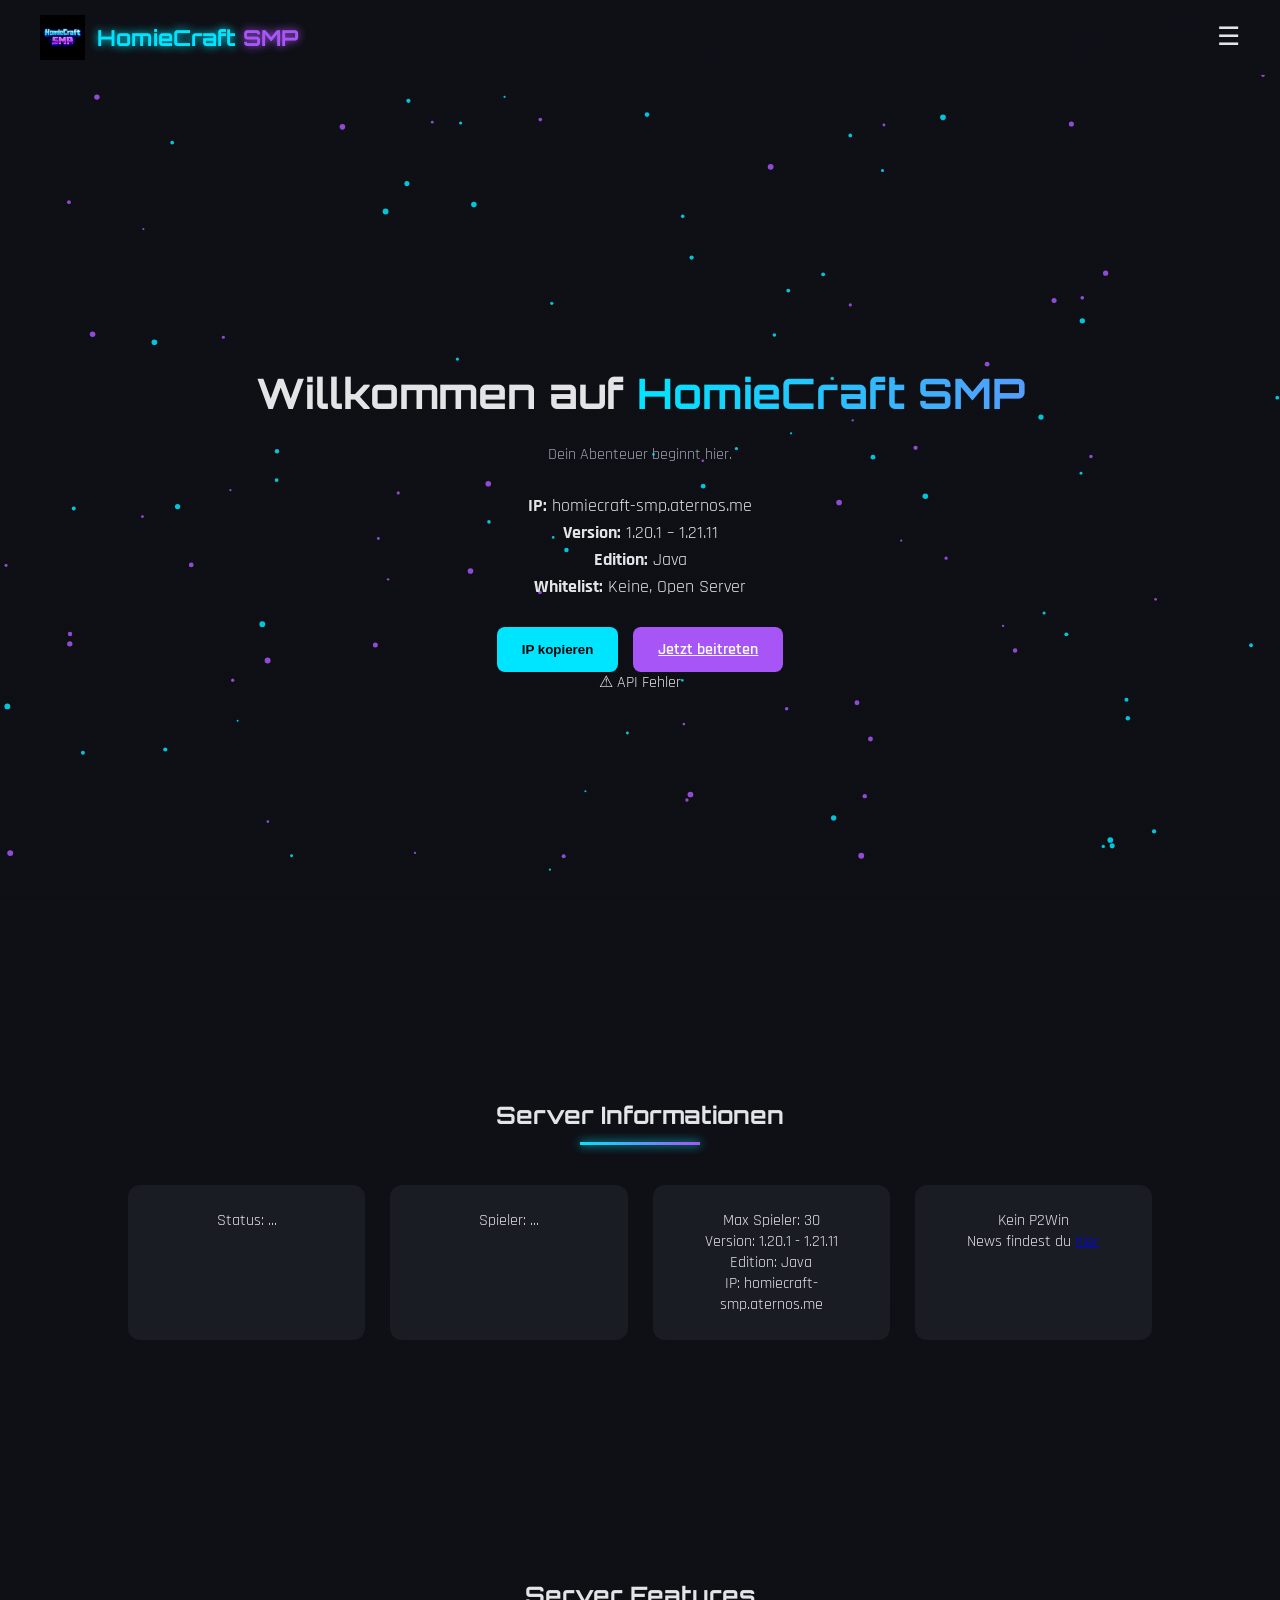
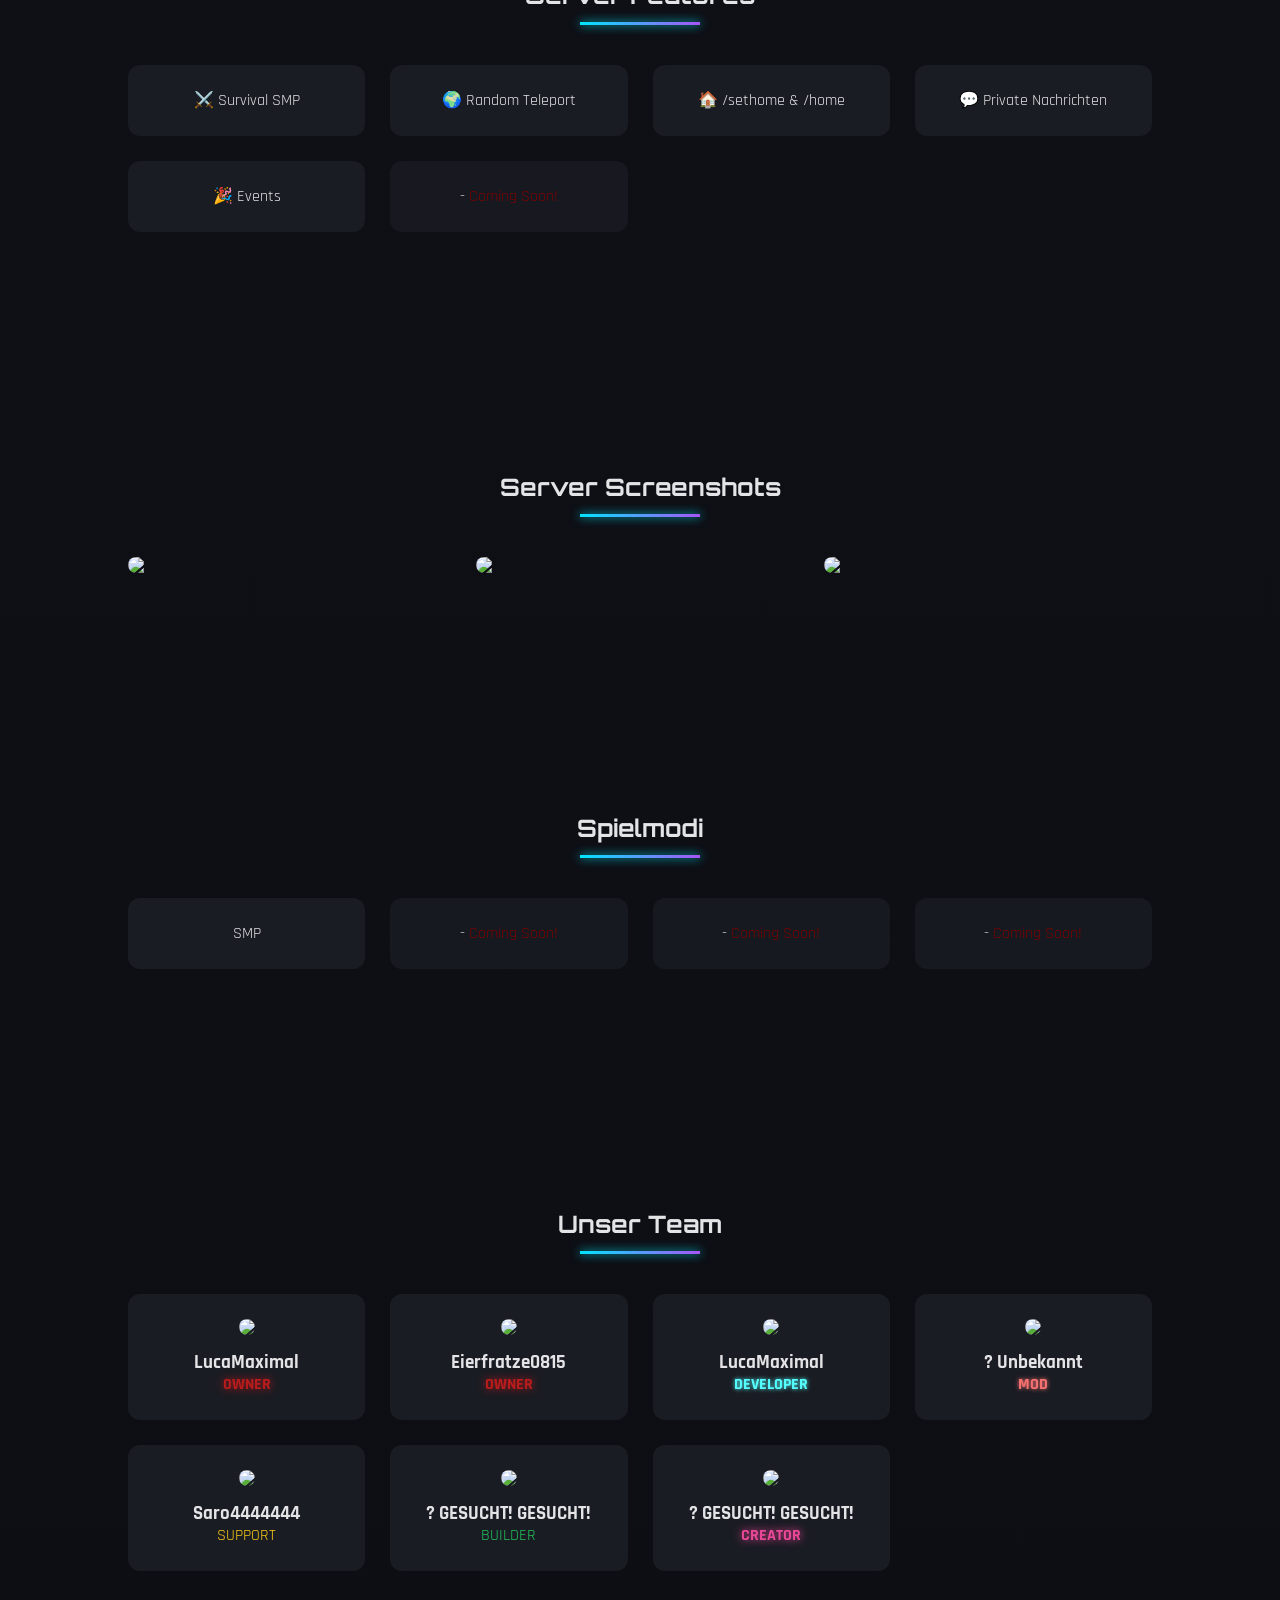
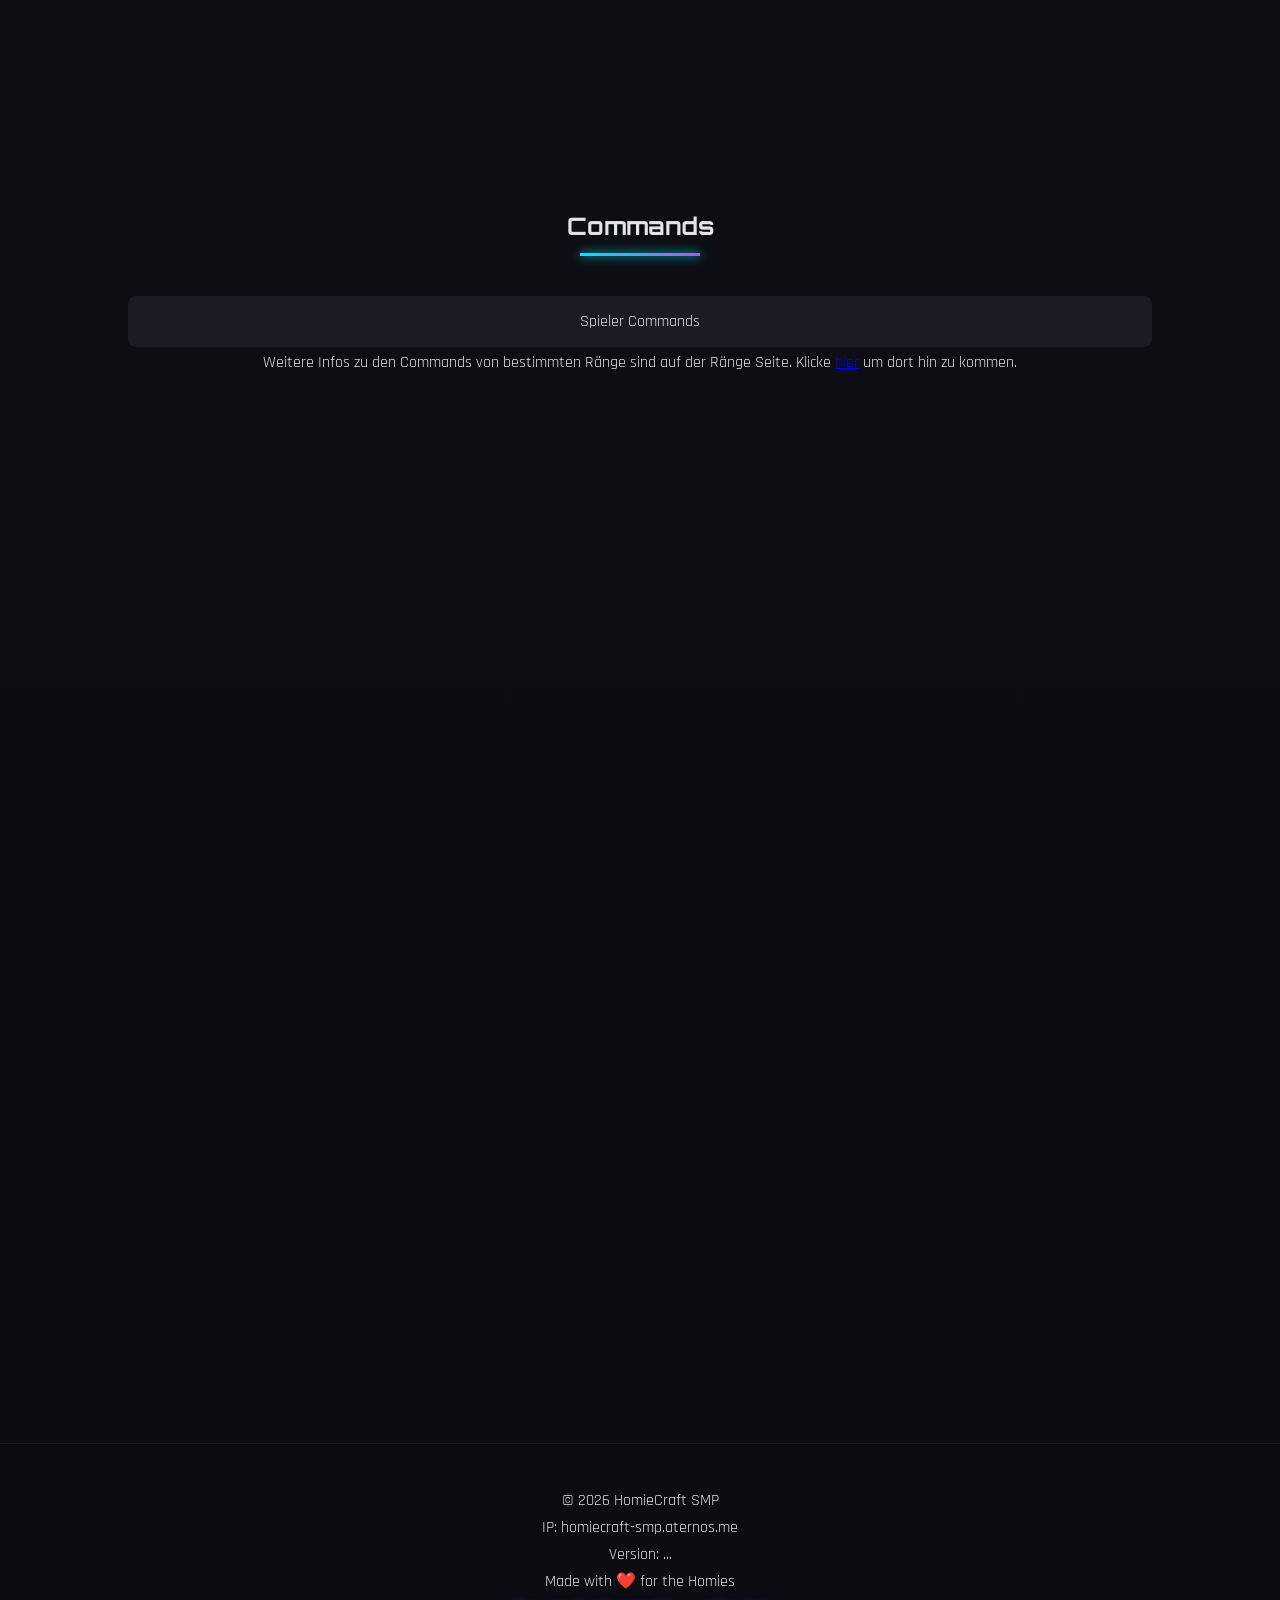
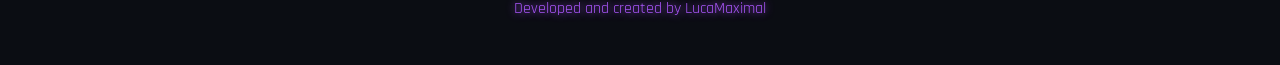
==== commit e7633591: "Update index.html" ====
--- a/index.html
+++ b/index.html
@@ -69,12 +69,17 @@
     <div class="info-grid">
         <div class="card" id="status-card">Status: ...</div>
         <div class="card" id="players-card">Spieler: ...</div>
-        <div class="card">Max Spieler: 30</div>
-        <div class="card">Version: 1.20.1 - 1.21.11
-            Edition: Java
-            IP: homiecraft-smp.aternos.me</div>
+        <div class="card">Max Spieler: 30<br>
+            Version: 1.20.1 - 1.21.11<br>
+            Edition: Java<br>
+            IP: homiecraft-smp.aternos.me
+        </div>
    
-        <div class="card">Kein P2Win</div>
+        <div class="card">
+            <p>Kein P2Win</p>
+            <p>News findest du <a href="news.html">hier</a></p>
+            
+        </div>
         
     </div>
 </section>
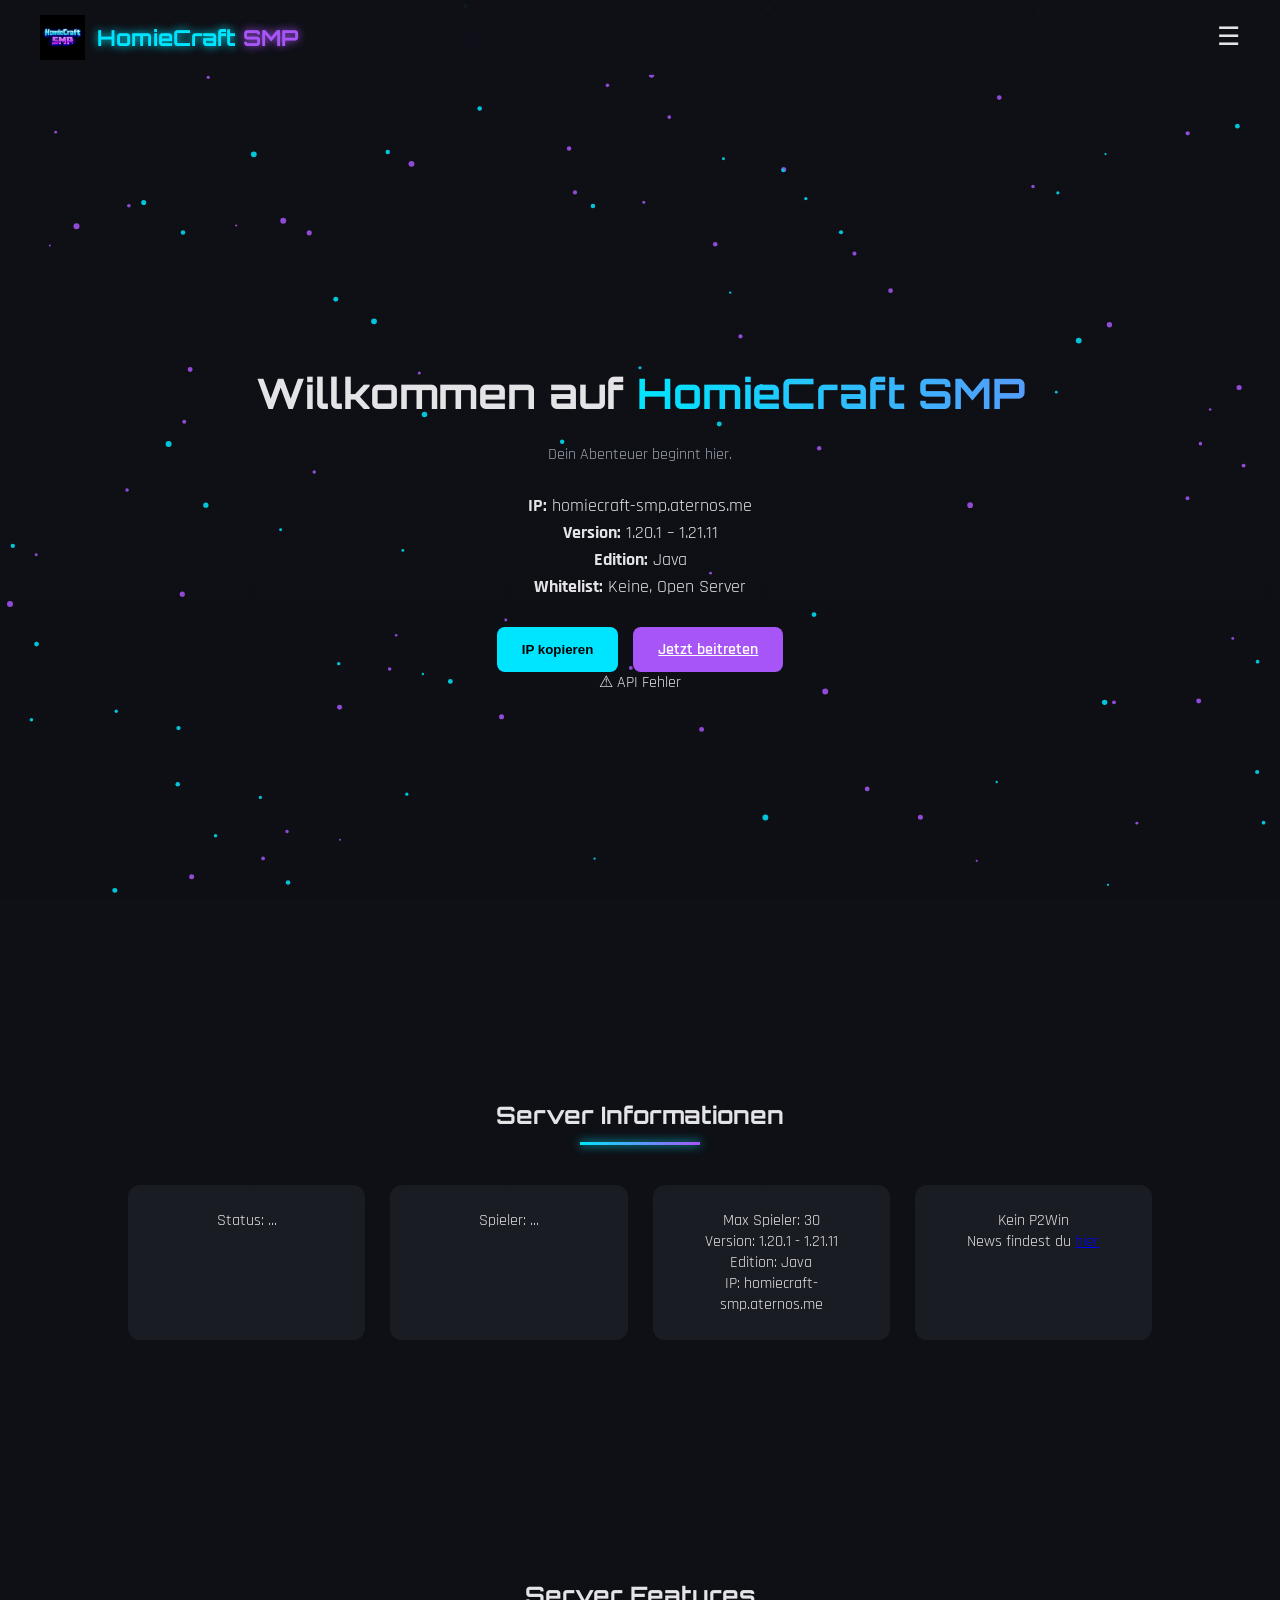
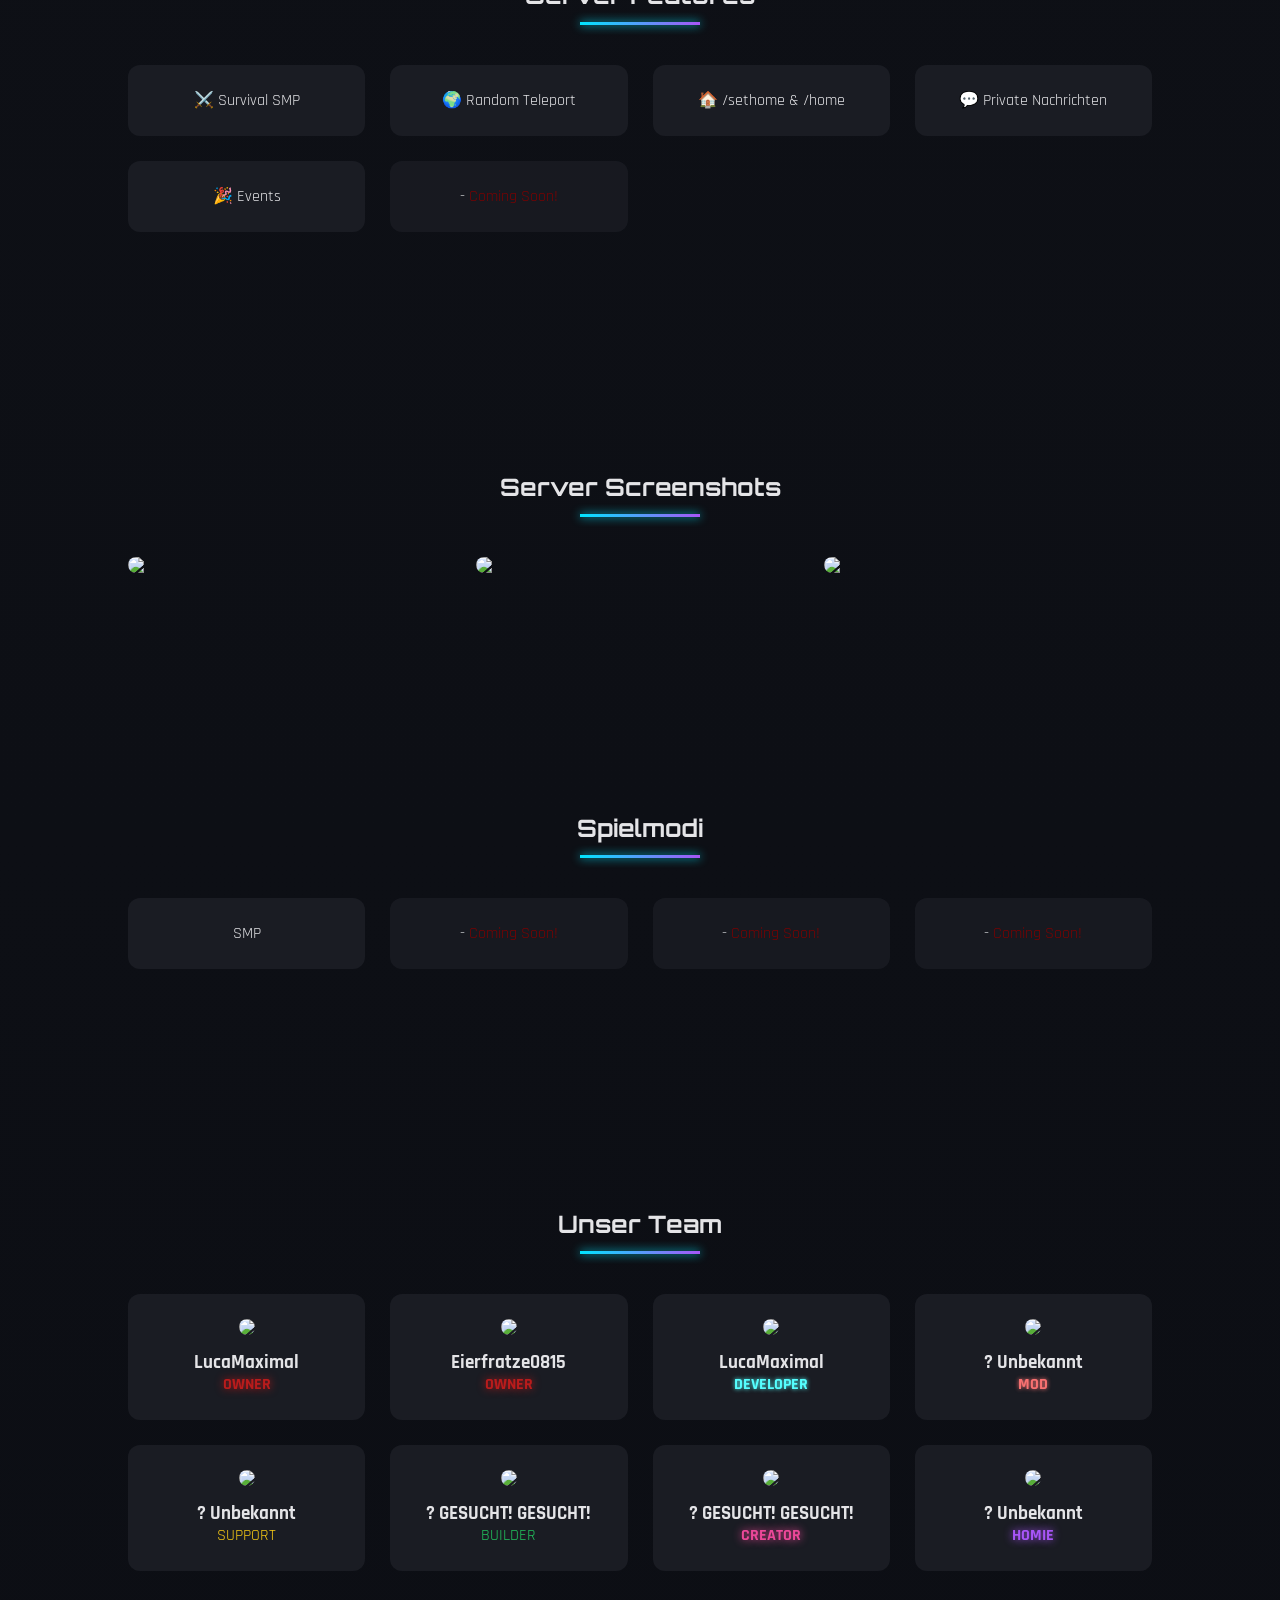
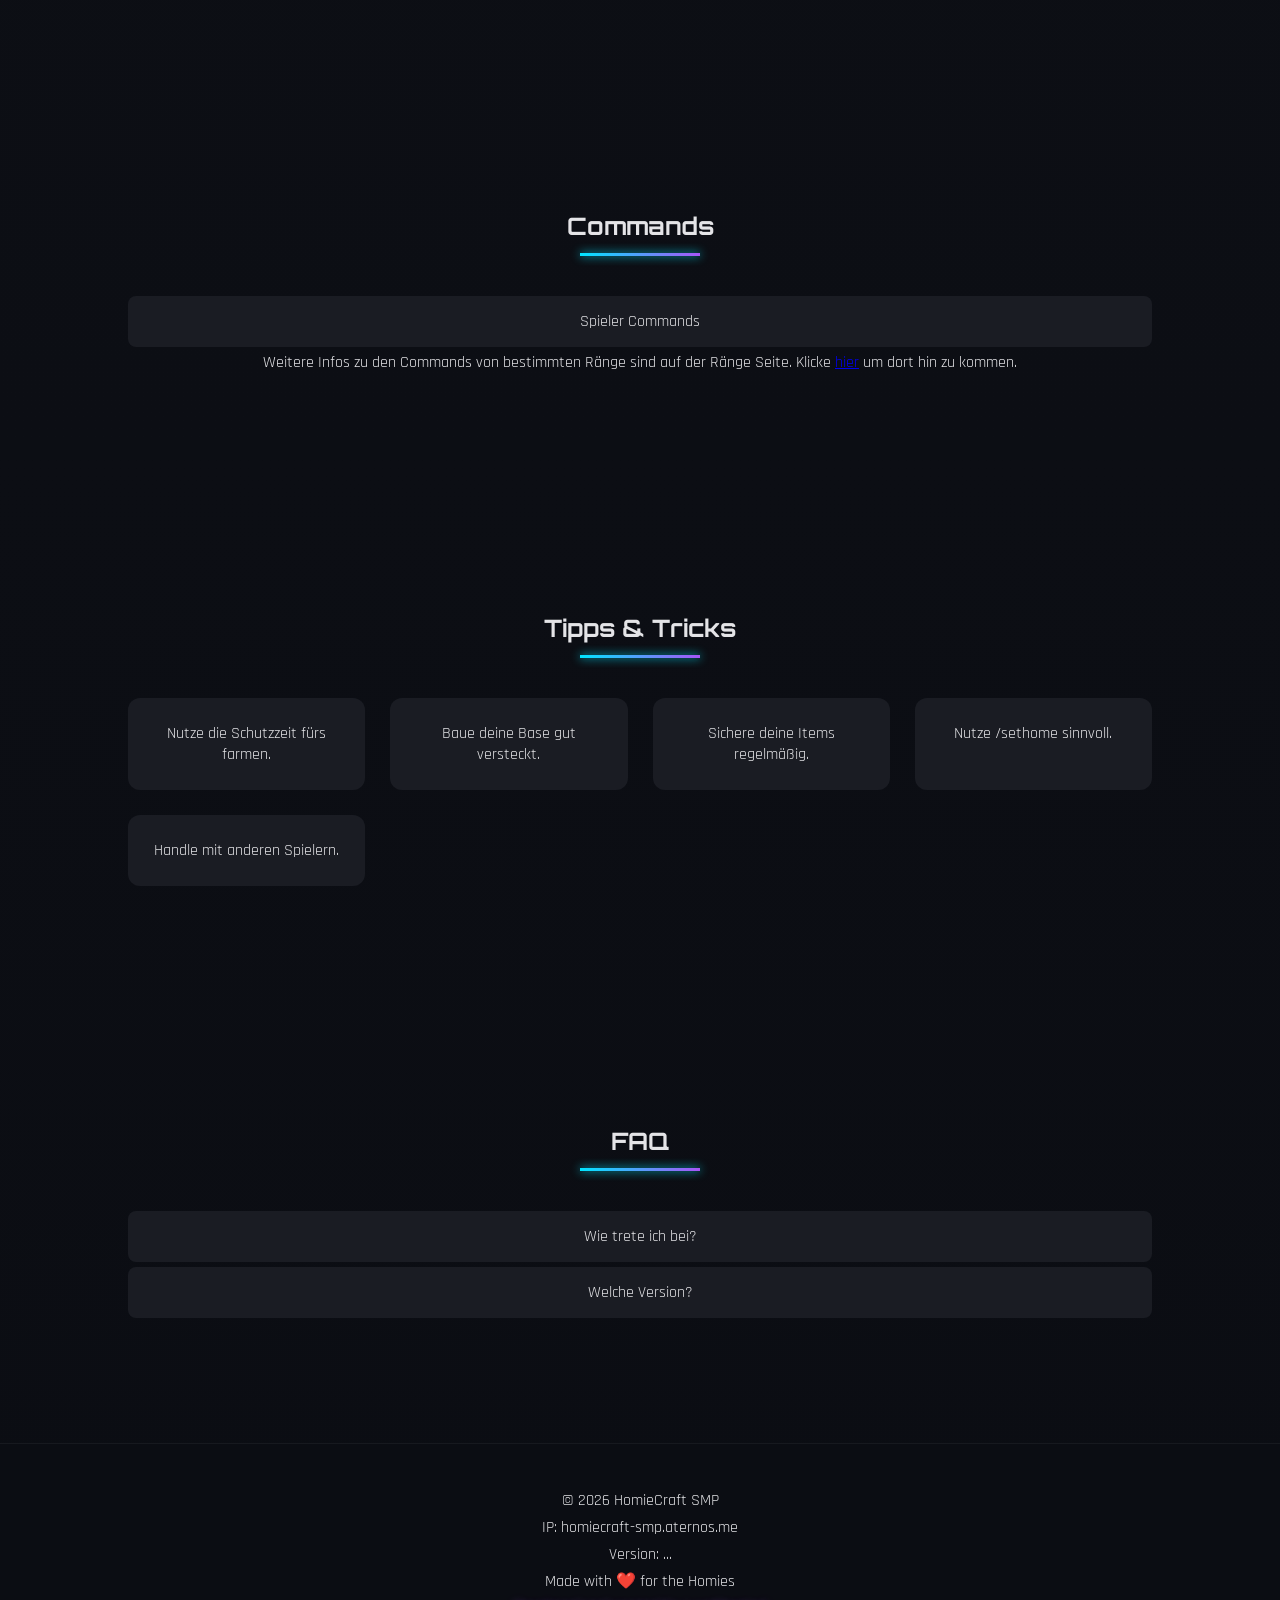
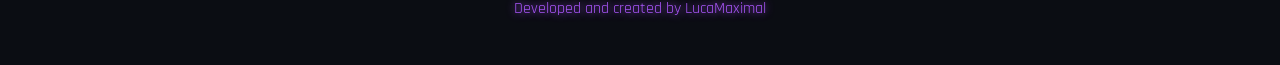
==== commit 553bcdad: "Update index.html" ====
--- a/index.html
+++ b/index.html
@@ -40,6 +40,7 @@
         <li><a href="news.html">News</a></li>
         <li><a href="raenge.html">Ränge</a></li>
         <li><a href="events.html">Events</a></li>
+        <li><a href="bewerbung">Bewerbung</a></li>
     </ul>
 </nav>
 <div id="overlay" onclick="toggleMenu()"></div>
--- a/style.css
+++ b/style.css
@@ -198,9 +198,9 @@
 
 /* Farben passend zum Rang */
 .rank-buttons button:nth-child(1) { background: var(--spieler); color:#000; }      /* SPIELER */
-.rank-buttons button:nth-child(2) { background: var(--vip); color:#000; }          /* VIP */
-.rank-buttons button:nth-child(3) { background: var(--premium); }                  /* PREMIUM */
-.rank-buttons button:nth-child(4) { background: var(--supreme); }                  /* SUPREME */
+.rank-buttons button:nth-child(2) { background: var(--premium); }                  /* PREMIUM */
+.rank-buttons button:nth-child(3) { background: var(--supreme); }                  /* SUPREME */
+.rank-buttons button:nth-child(4) { background: var(--vip); color:#000; }          /* VIP */
 .rank-buttons button:nth-child(5) { background: var(--homie); }                    /* HOMIE */
 .rank-buttons button:nth-child(6) { background: var(--creator); }                  /* CREATOR */
 .rank-buttons button:nth-child(7) { background: var(--builder); }                  /* BUILDER */
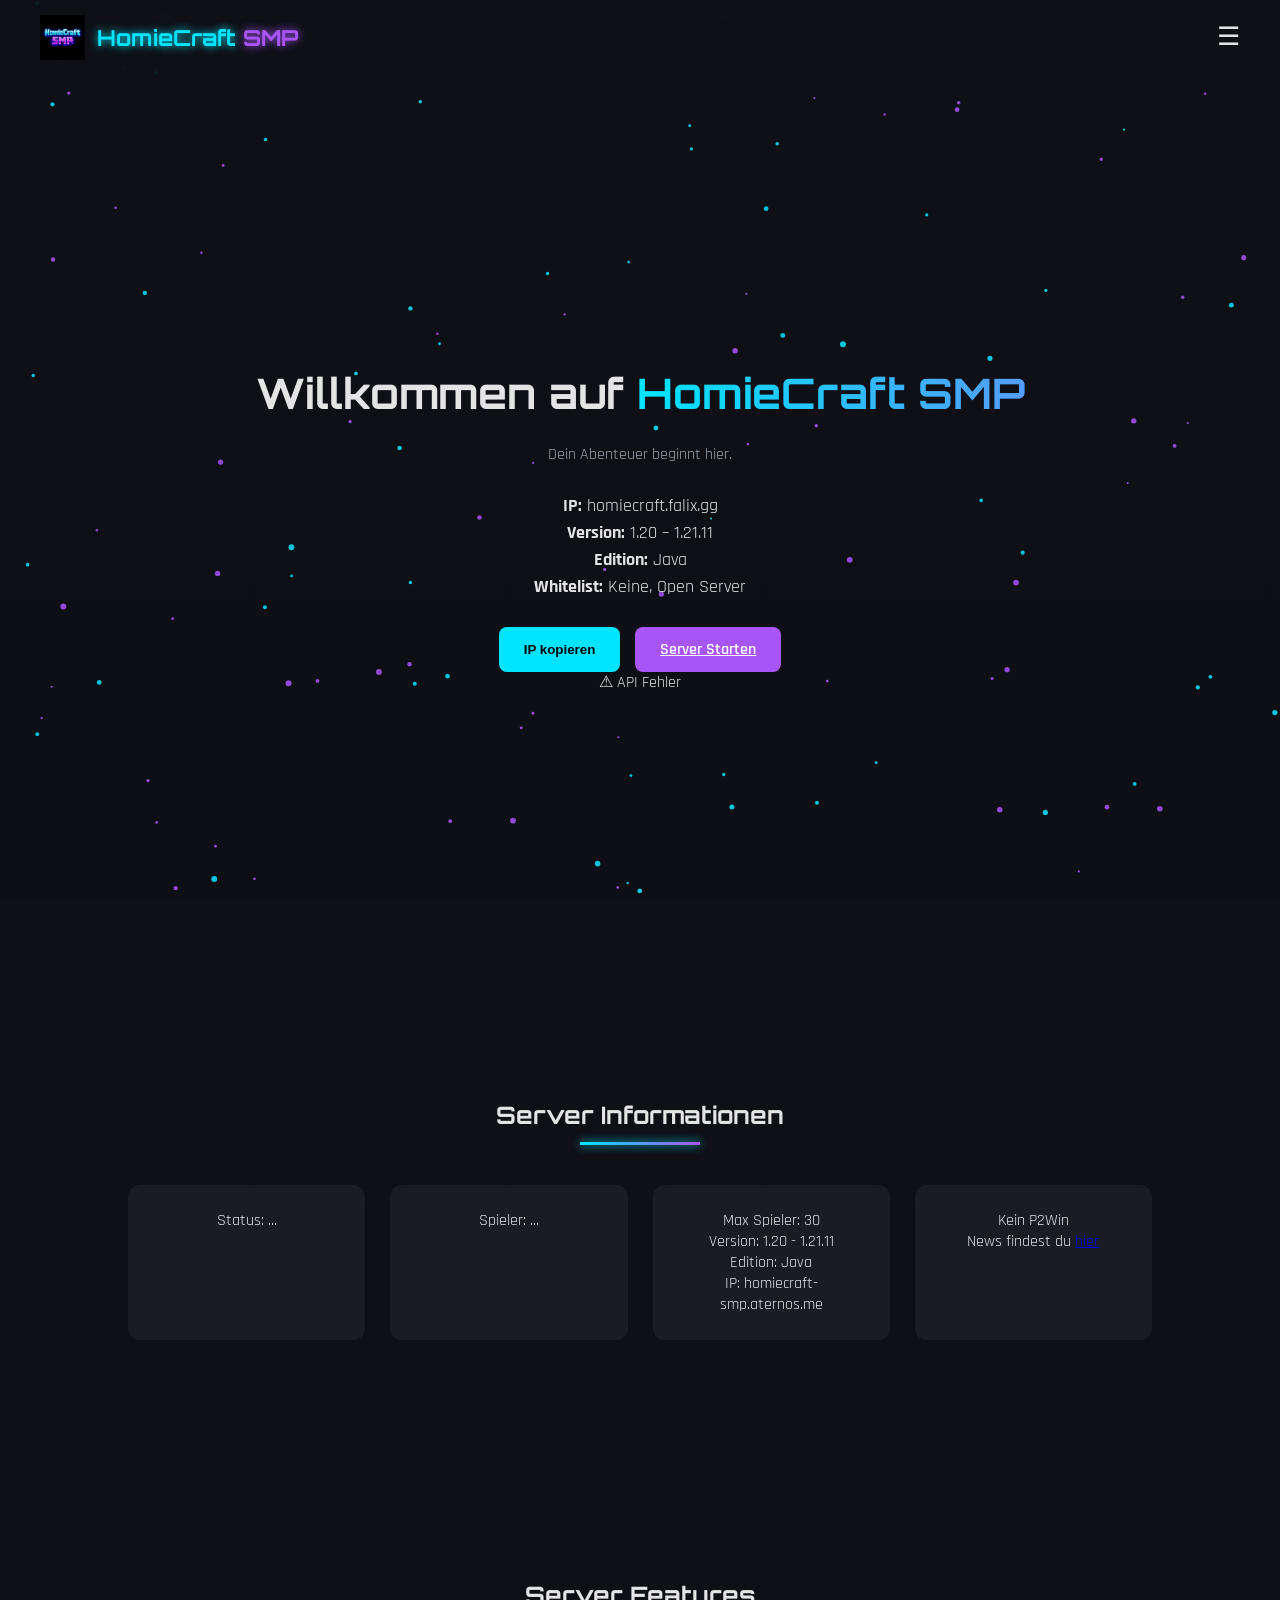
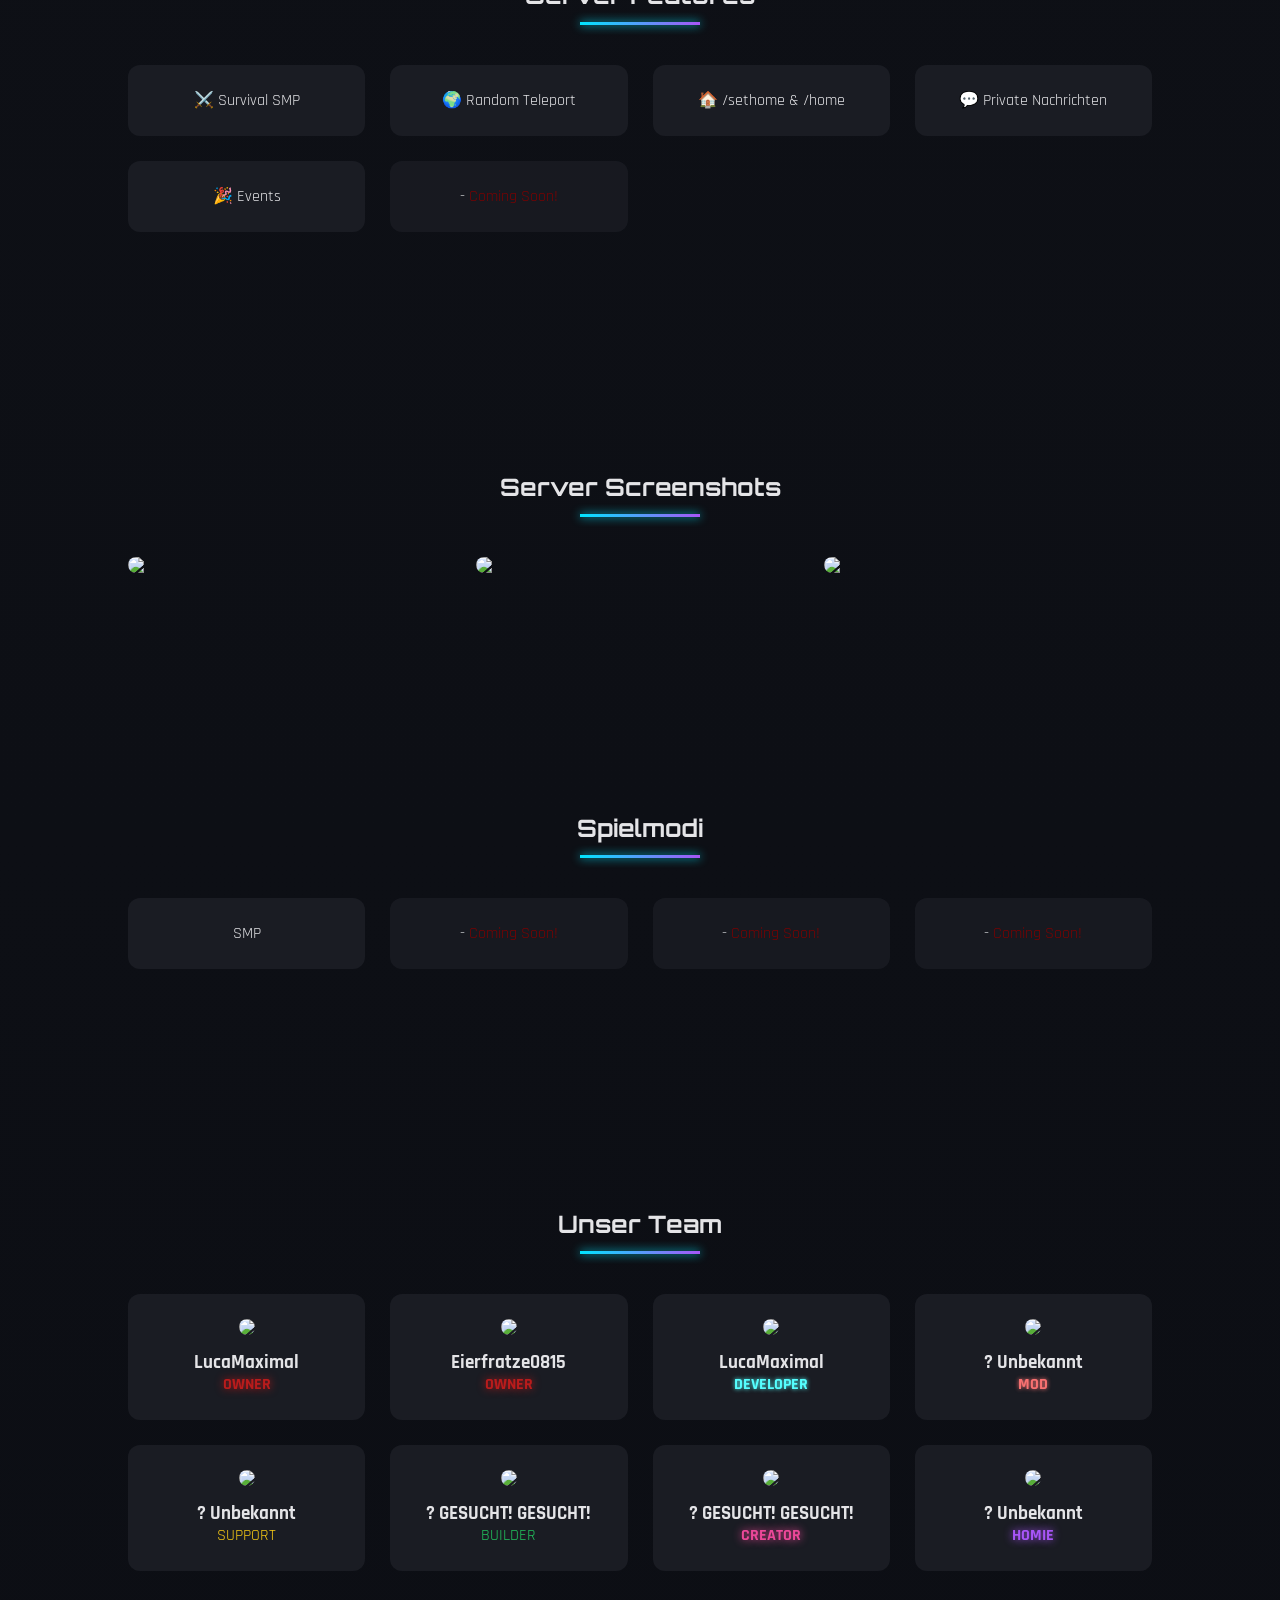
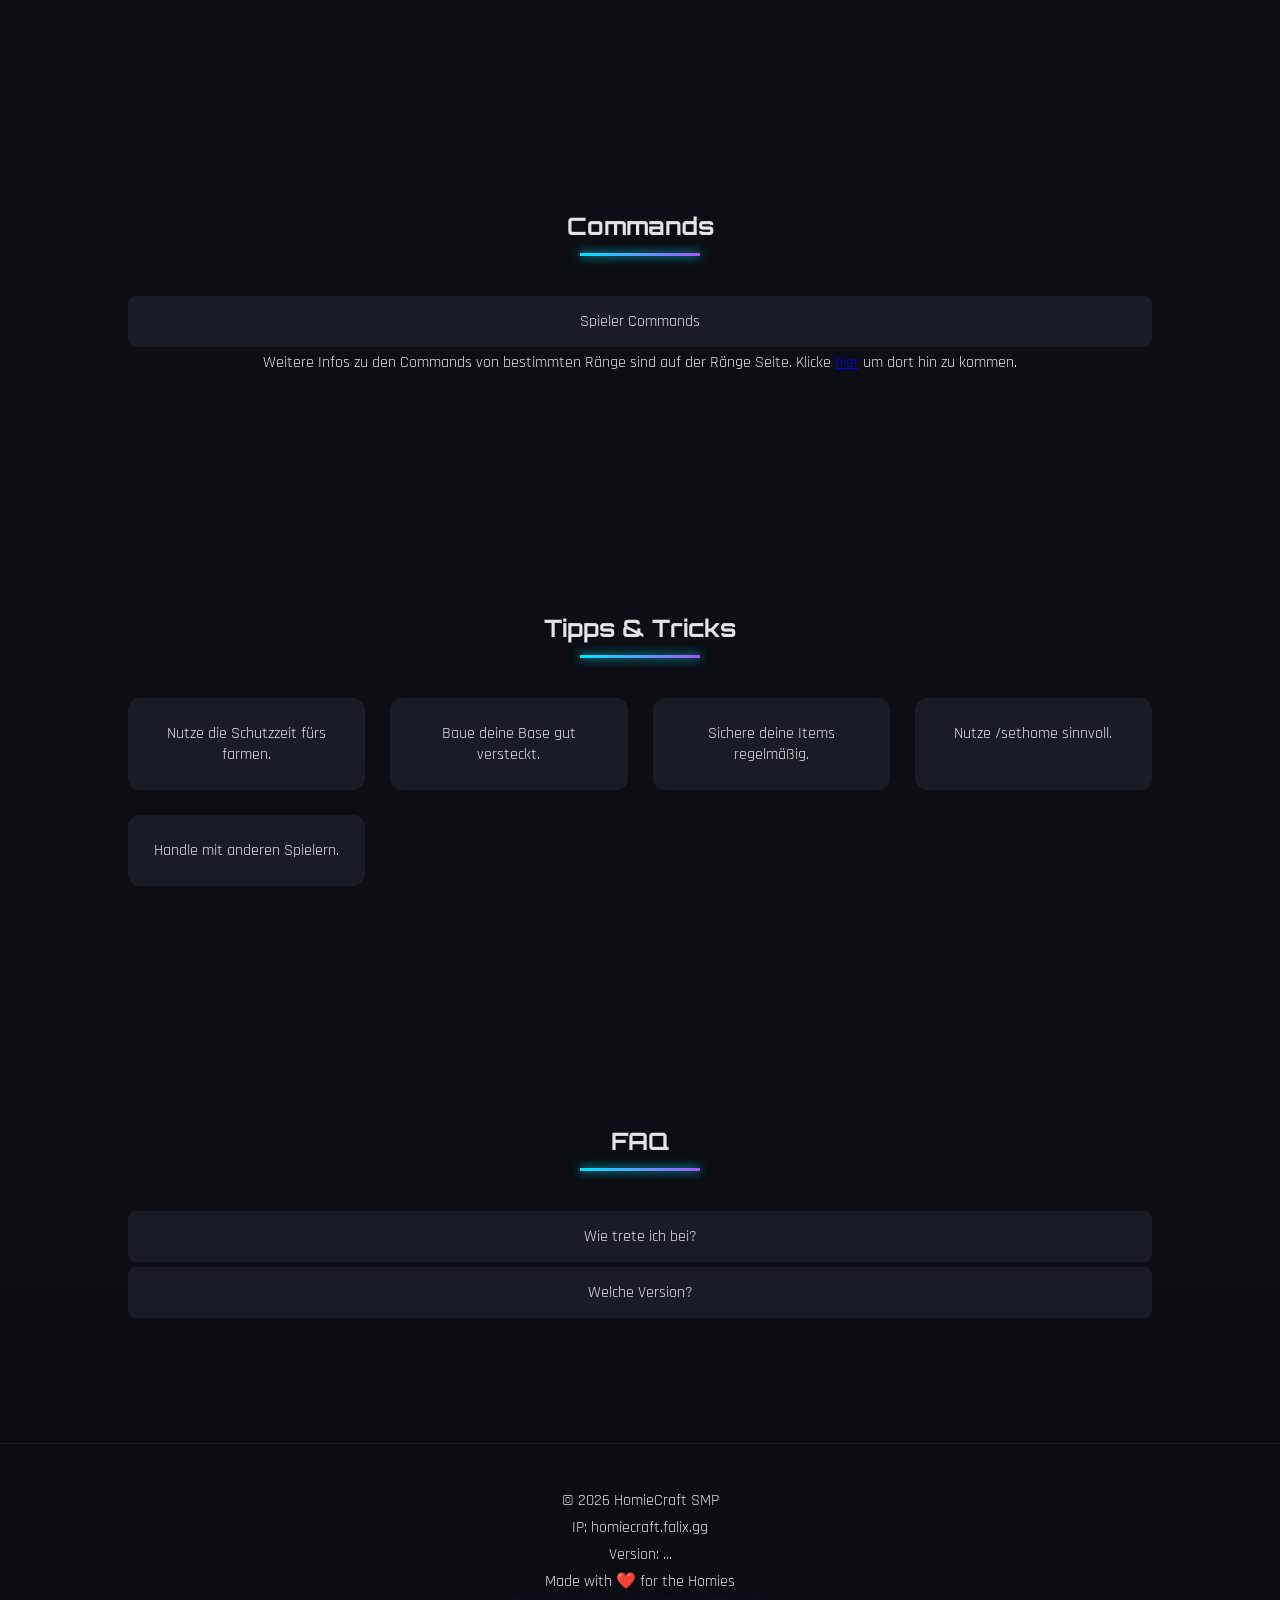
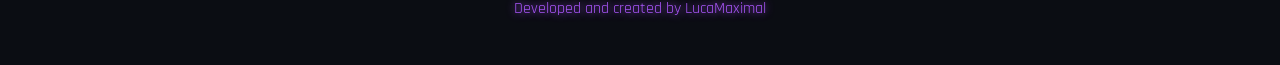
==== commit ab066920: "Update index.html" ====
--- a/index.html
+++ b/index.html
@@ -52,14 +52,14 @@
     </h2>
     <p class="subtitle">Dein Abenteuer beginnt hier.</p>
     <div class="hero-info">
-    <p><strong>IP:</strong> homiecraft-smp.aternos.me</p>
-    <p><strong>Version:</strong> 1.20.1 – 1.21.11</p>
+    <p><strong>IP:</strong> homiecraft.falix.gg</p>
+    <p><strong>Version:</strong> 1.20 – 1.21.11</p>
     <p><strong>Edition:</strong> Java</p>
     <p><strong>Whitelist:</strong> Keine, Open Server</p>
 </div>
     <div class="hero-buttons">
         <button onclick="copyIP()" class="btn-primary">IP kopieren</button>
-        <a href="#info" class="btn-secondary">Jetzt beitreten</a>
+        <a href="#infos" class="btn-secondary">Server Starten</a>
     </div>
     <p id="server-status" class="live-status">Lade Serverstatus...</p>
 </section>
@@ -71,7 +71,7 @@
         <div class="card" id="status-card">Status: ...</div>
         <div class="card" id="players-card">Spieler: ...</div>
         <div class="card">Max Spieler: 30<br>
-            Version: 1.20.1 - 1.21.11<br>
+            Version: 1.20 - 1.21.11<br>
             Edition: Java<br>
             IP: homiecraft-smp.aternos.me
         </div>
@@ -197,7 +197,7 @@
 <footer>
     <div class="footer-content">
         <p>© 2026 HomieCraft SMP</p>
-        <p>IP: homiecraft-smp.aternos.me</p>
+        <p>IP: homiecraft.falix.gg</p>
         <p id="footer-version">Version: ...</p>
         <p>Made with ❤️ for the Homies</p>
         <p class="dev">Developed and created by LucaMaximal</p>
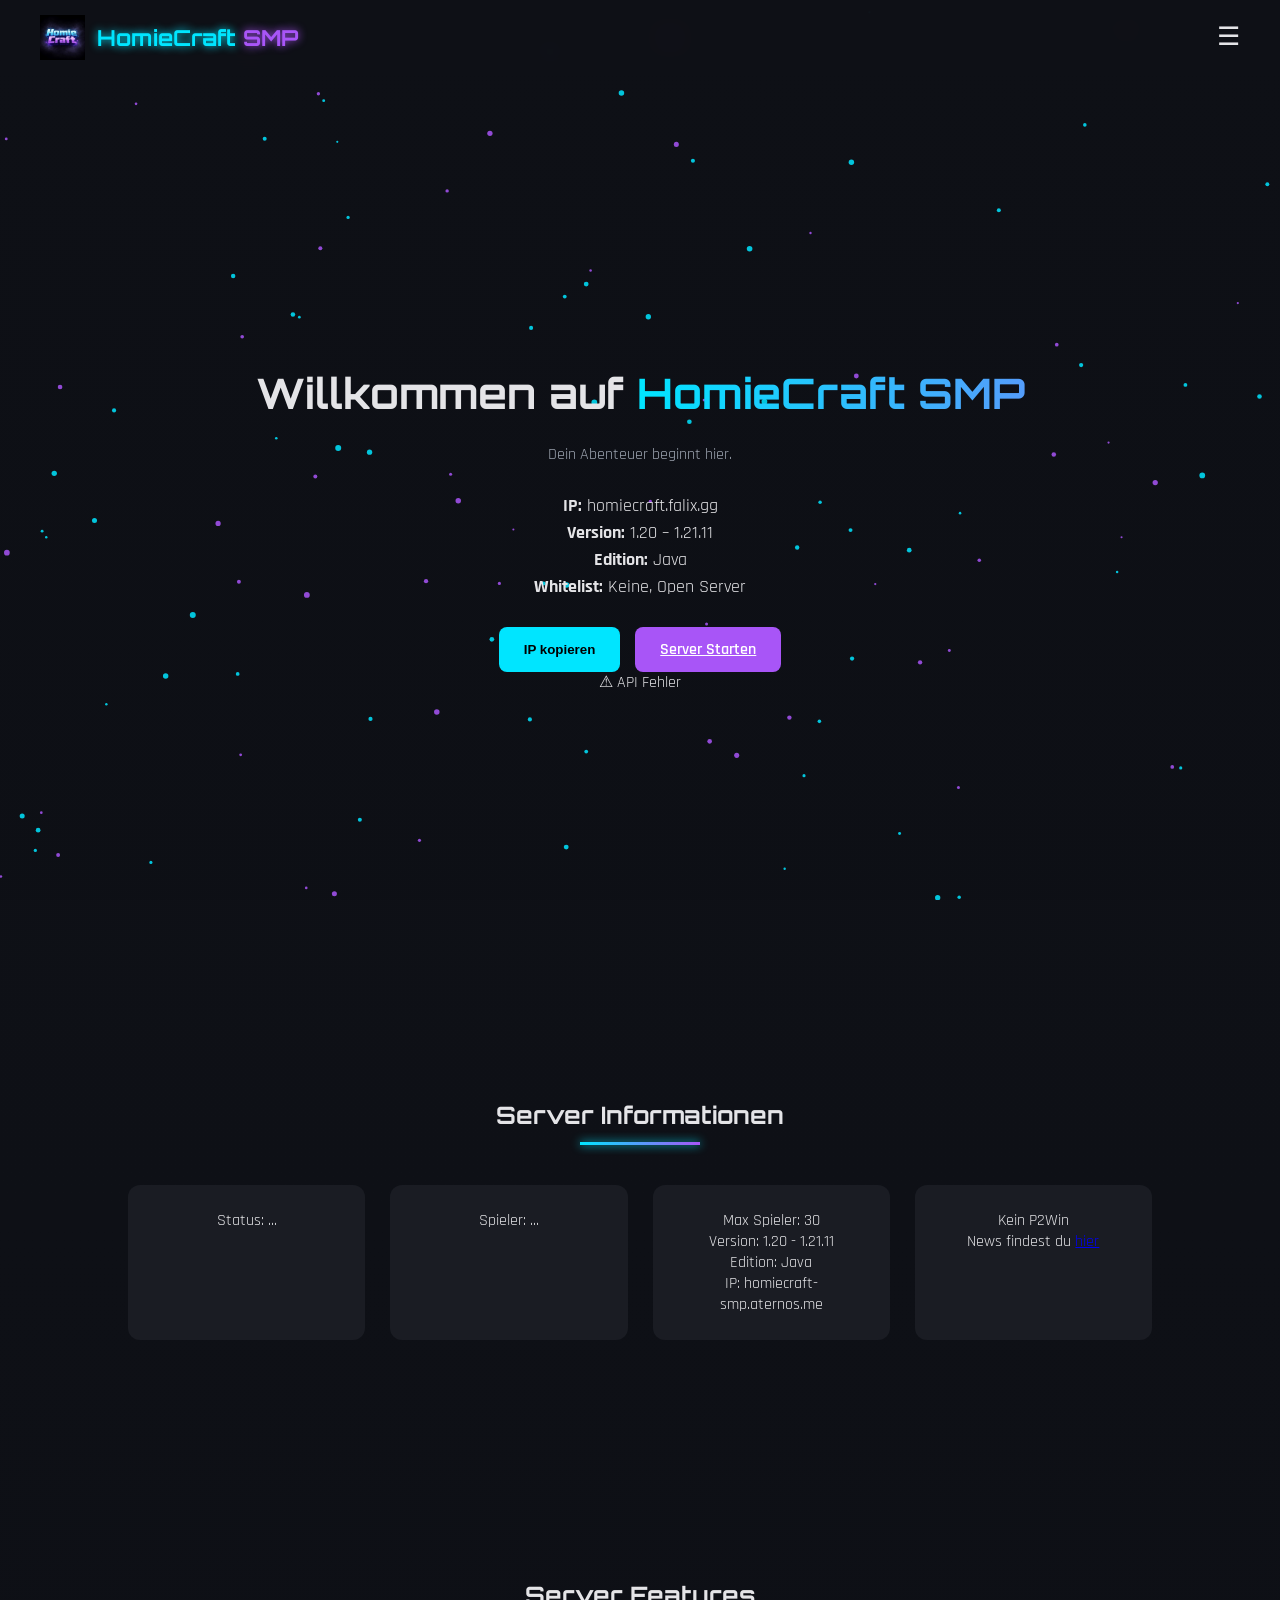
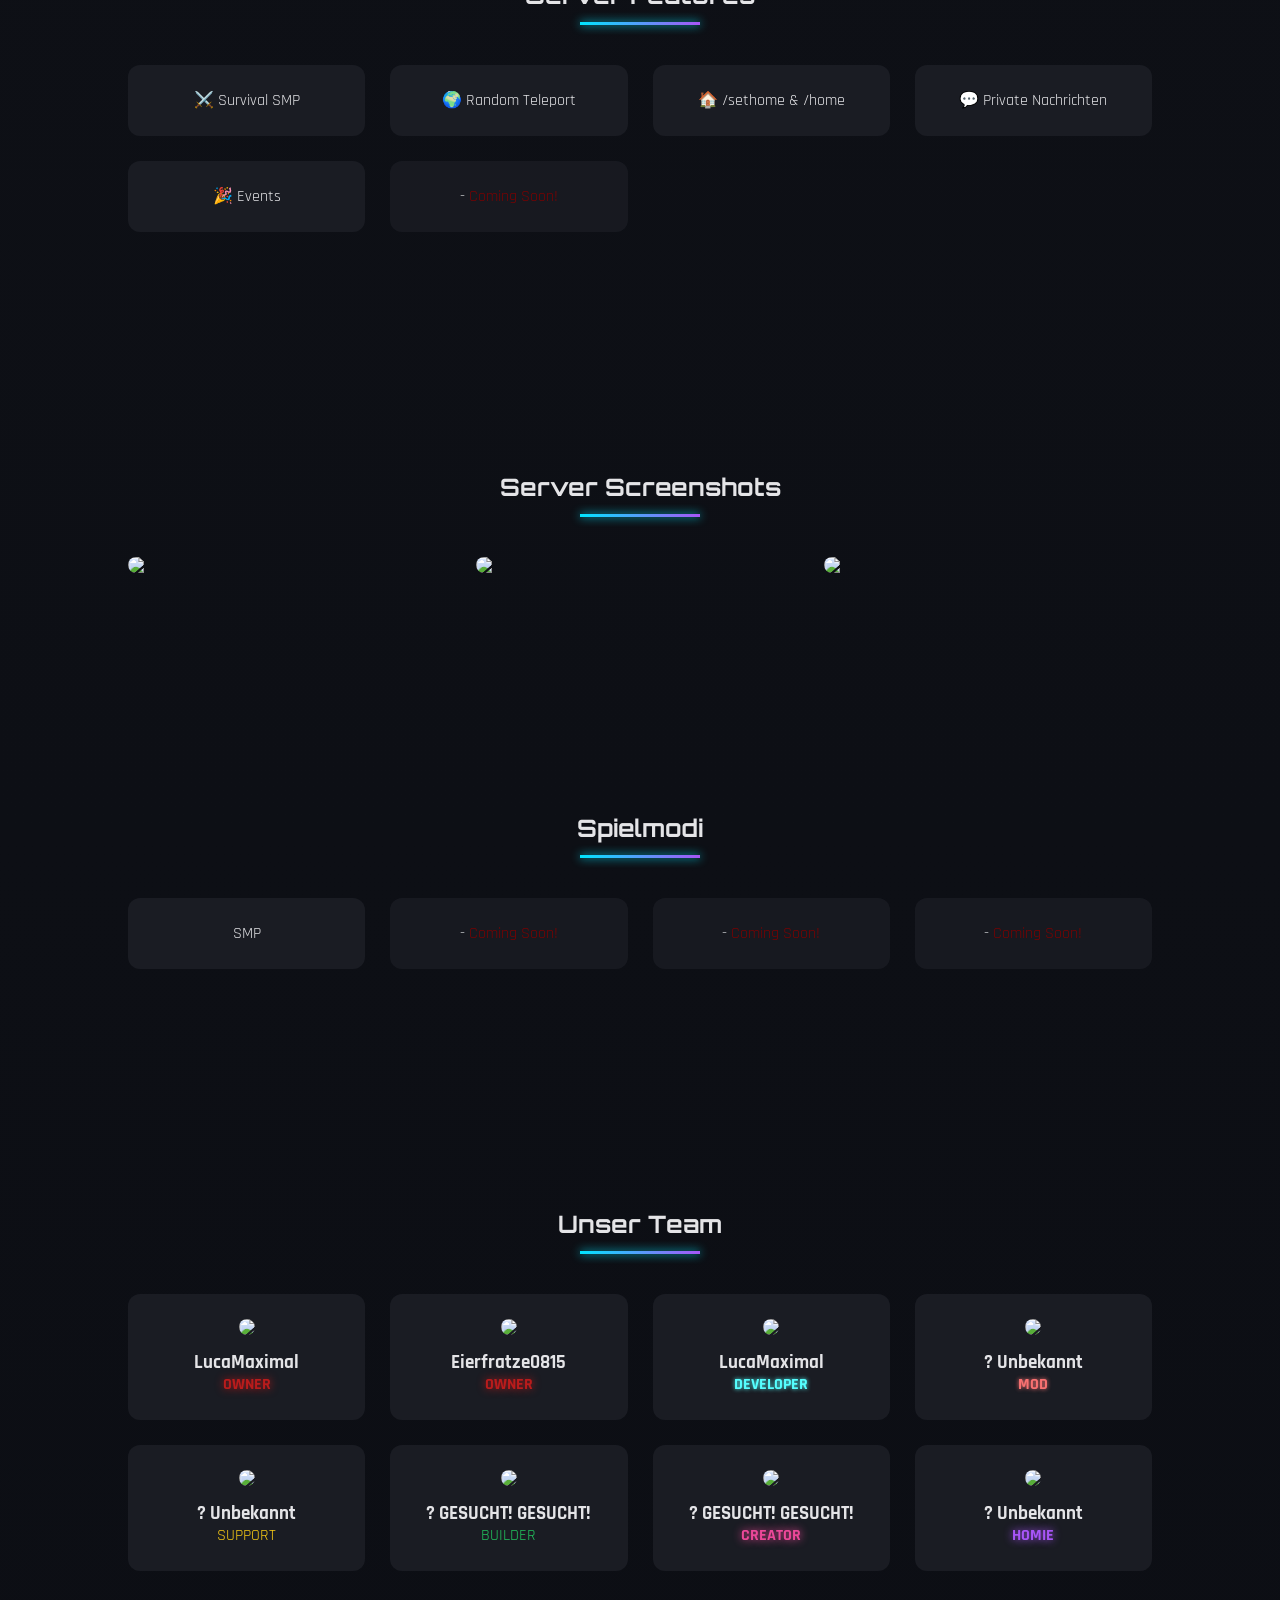
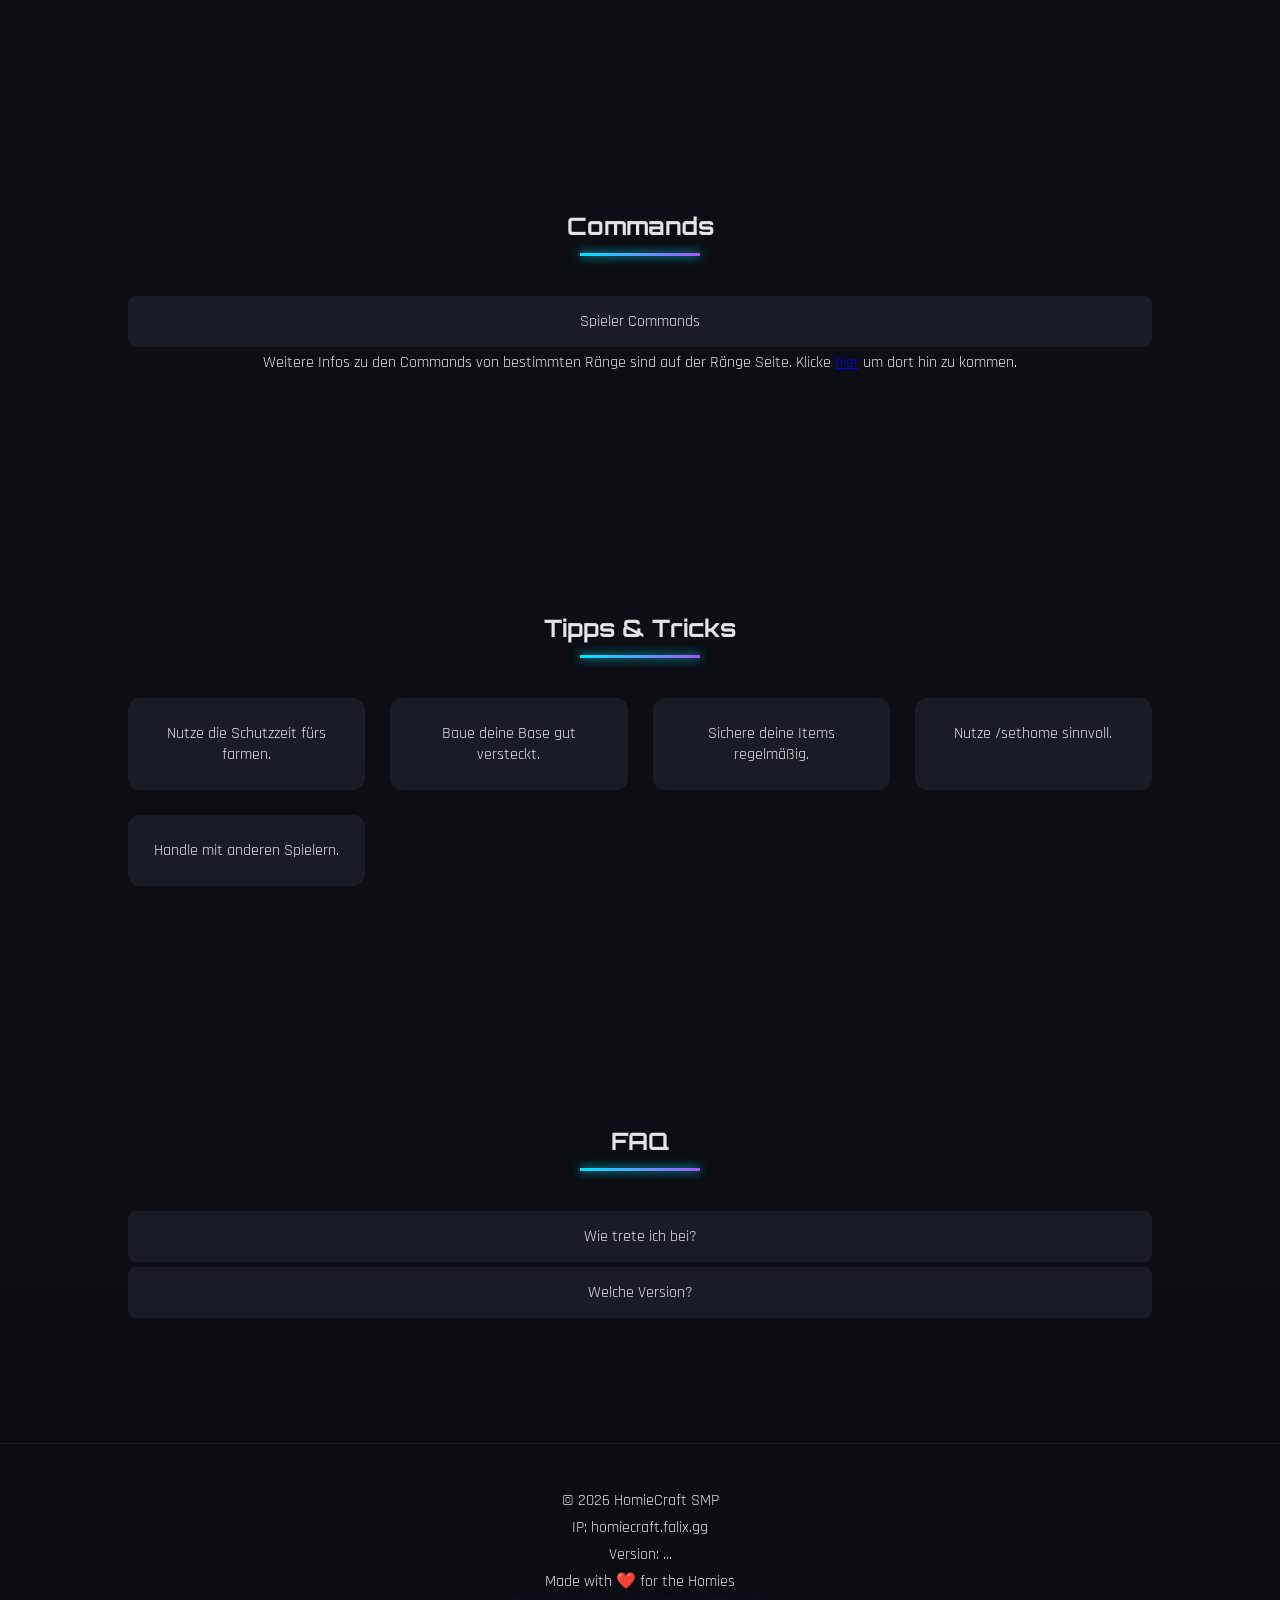
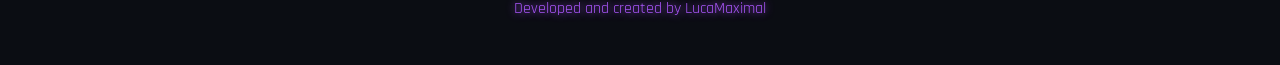
==== commit ca9c250e: "Update index.html" ====
--- a/index.html
+++ b/index.html
@@ -17,7 +17,7 @@
 <!-- HEADER -->
 <header>
     <div class="logo-container" onclick="location.href='index.html'">
-        <img src="images/logo.jpg" alt="Logo">
+        <img src="images/HOMIECRAFT Logo (best quality).png" alt="Logo">
         <h1>
             <span class="cyan">HomieCraft</span> <span class="purple">SMP</span>
         </h1>
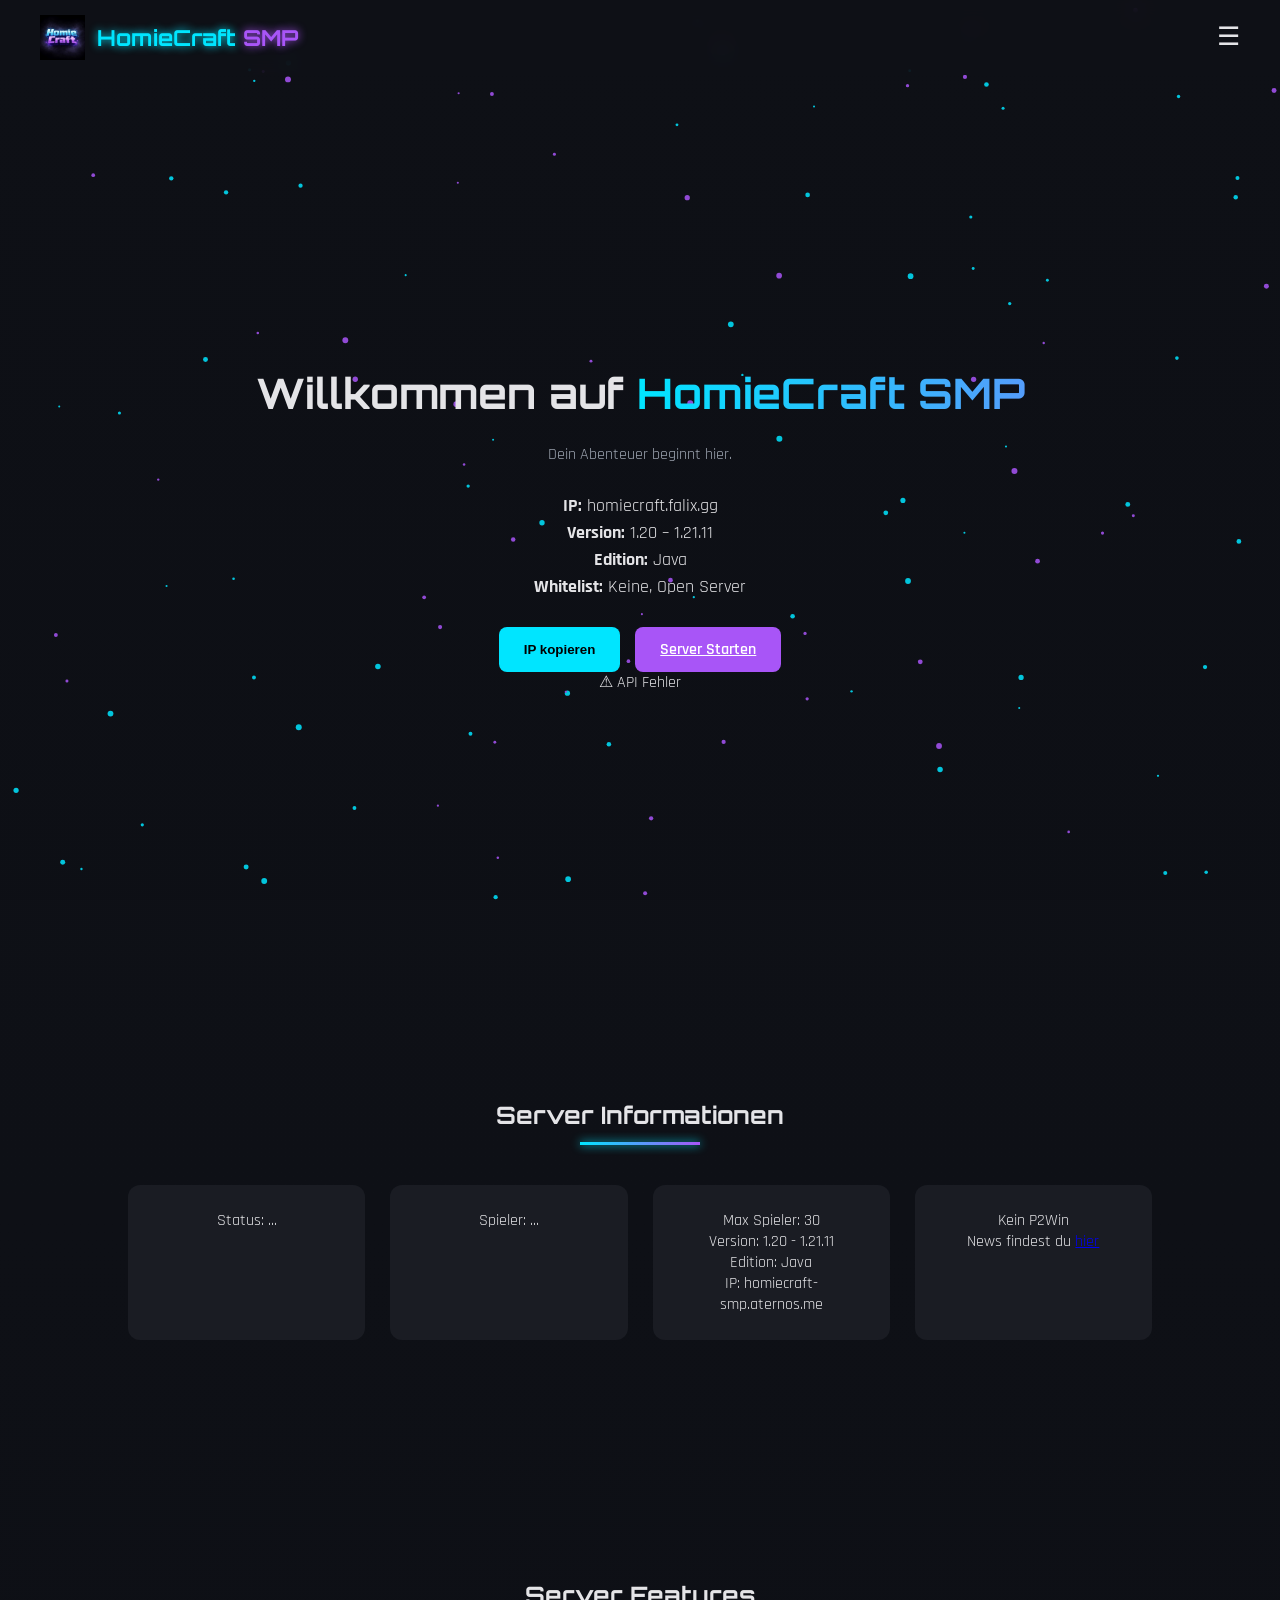
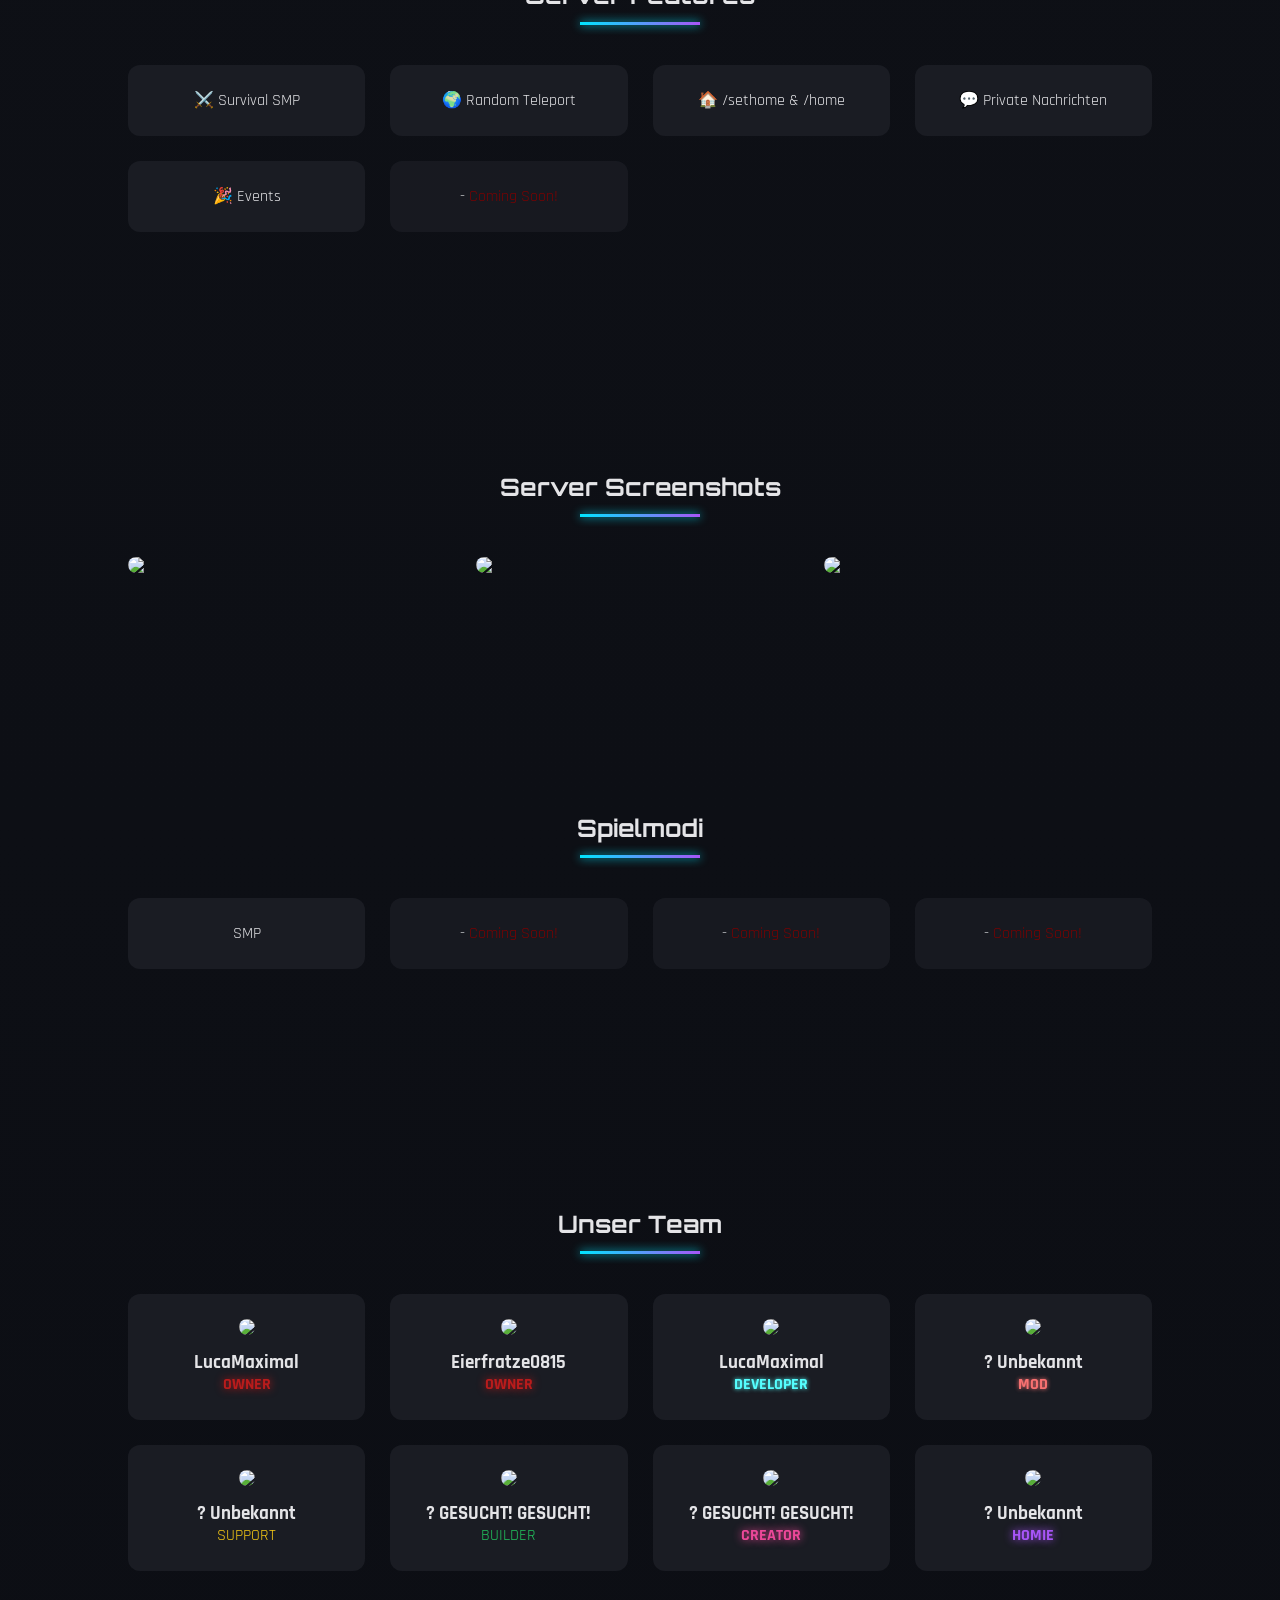
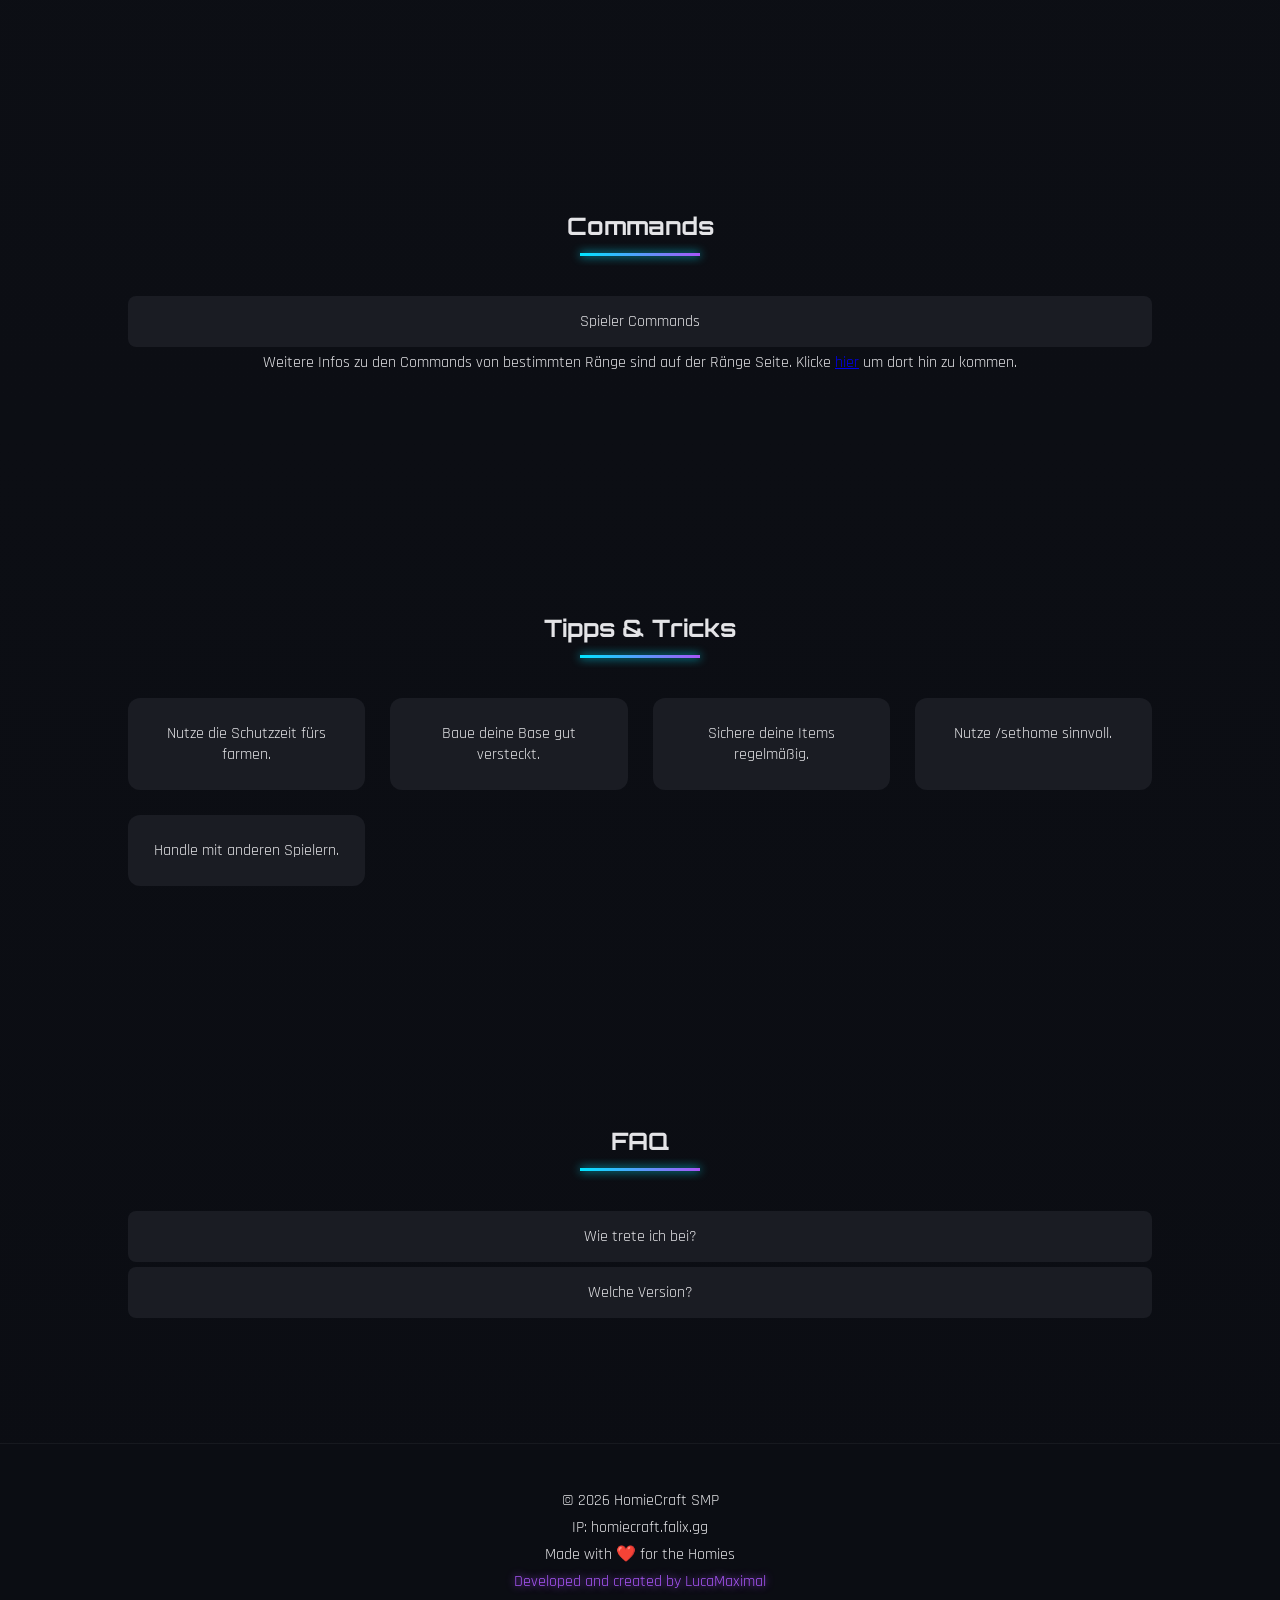
==== commit 5e6c1a1f: "Update index.html" ====
--- a/index.html
+++ b/index.html
@@ -198,7 +198,6 @@
     <div class="footer-content">
         <p>© 2026 HomieCraft SMP</p>
         <p>IP: homiecraft.falix.gg</p>
-        <p id="footer-version">Version: ...</p>
         <p>Made with ❤️ for the Homies</p>
         <p class="dev">Developed and created by LucaMaximal</p>
     </div>
